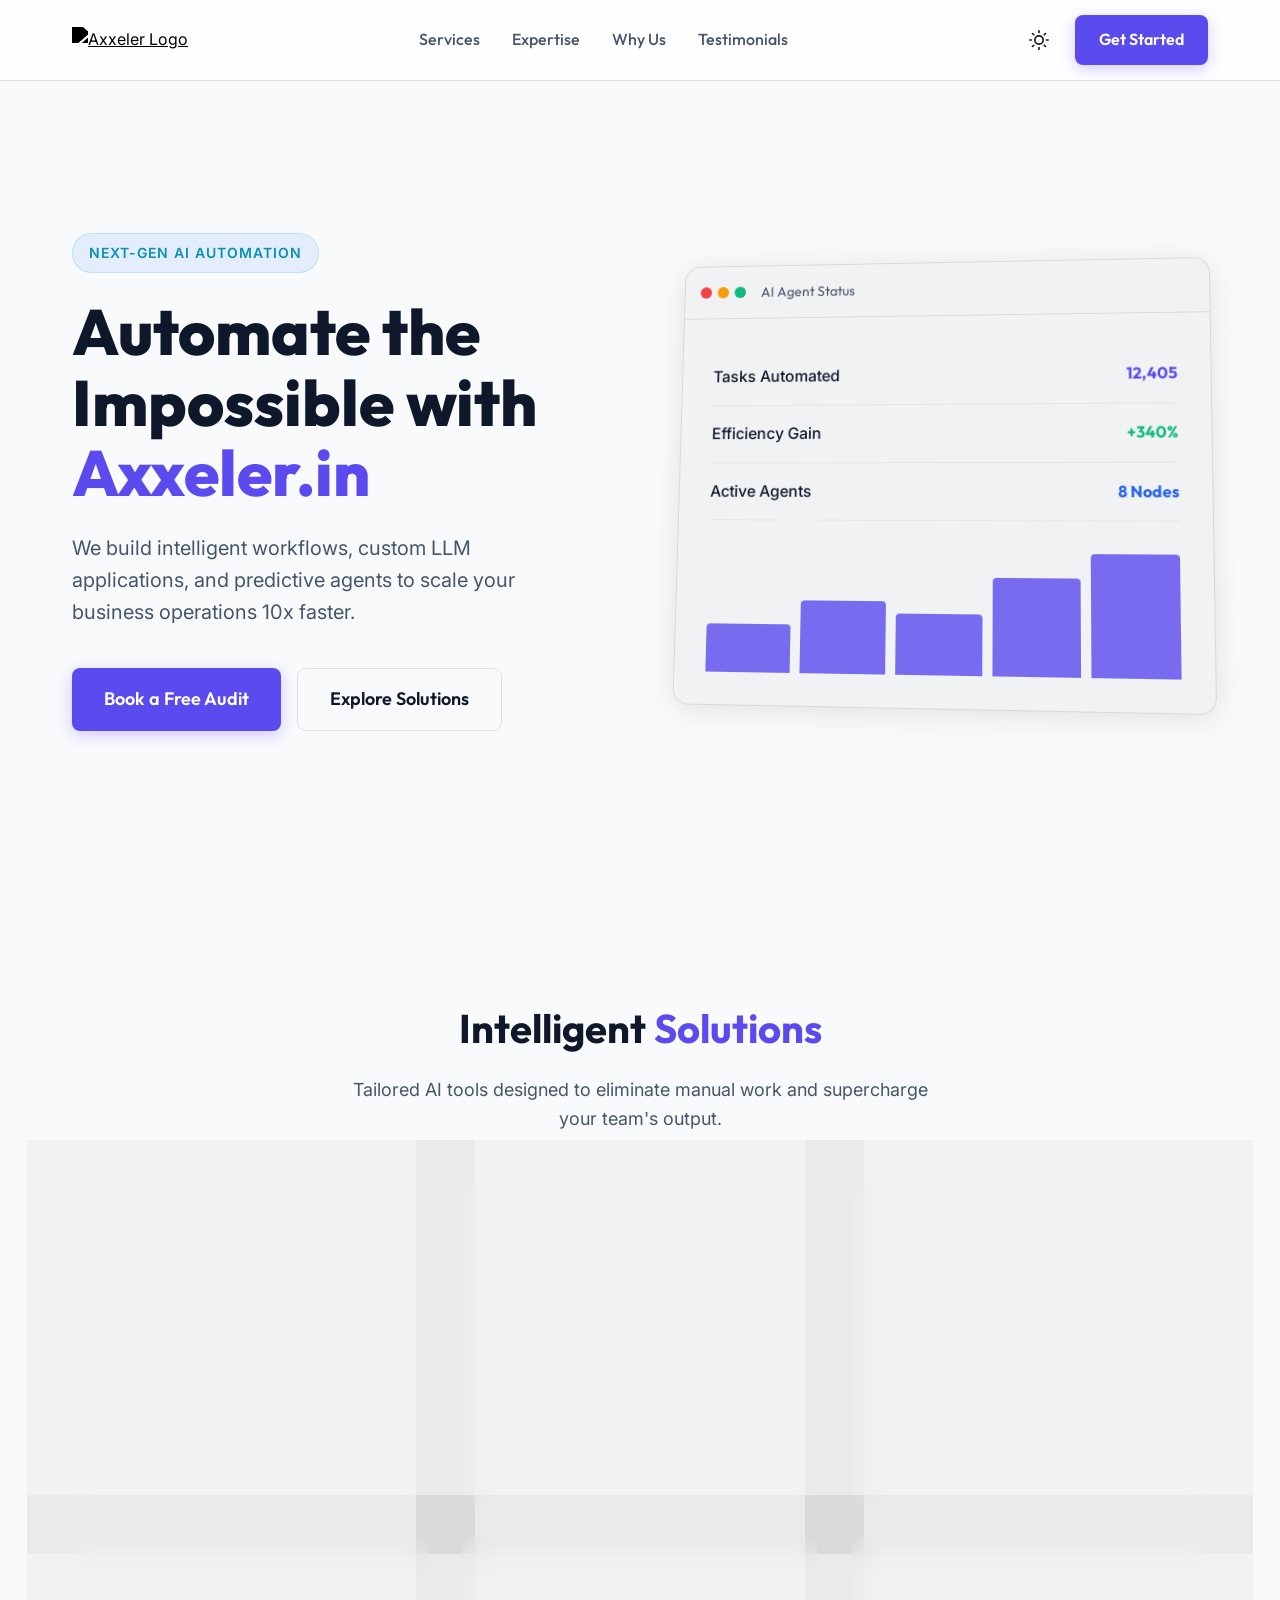
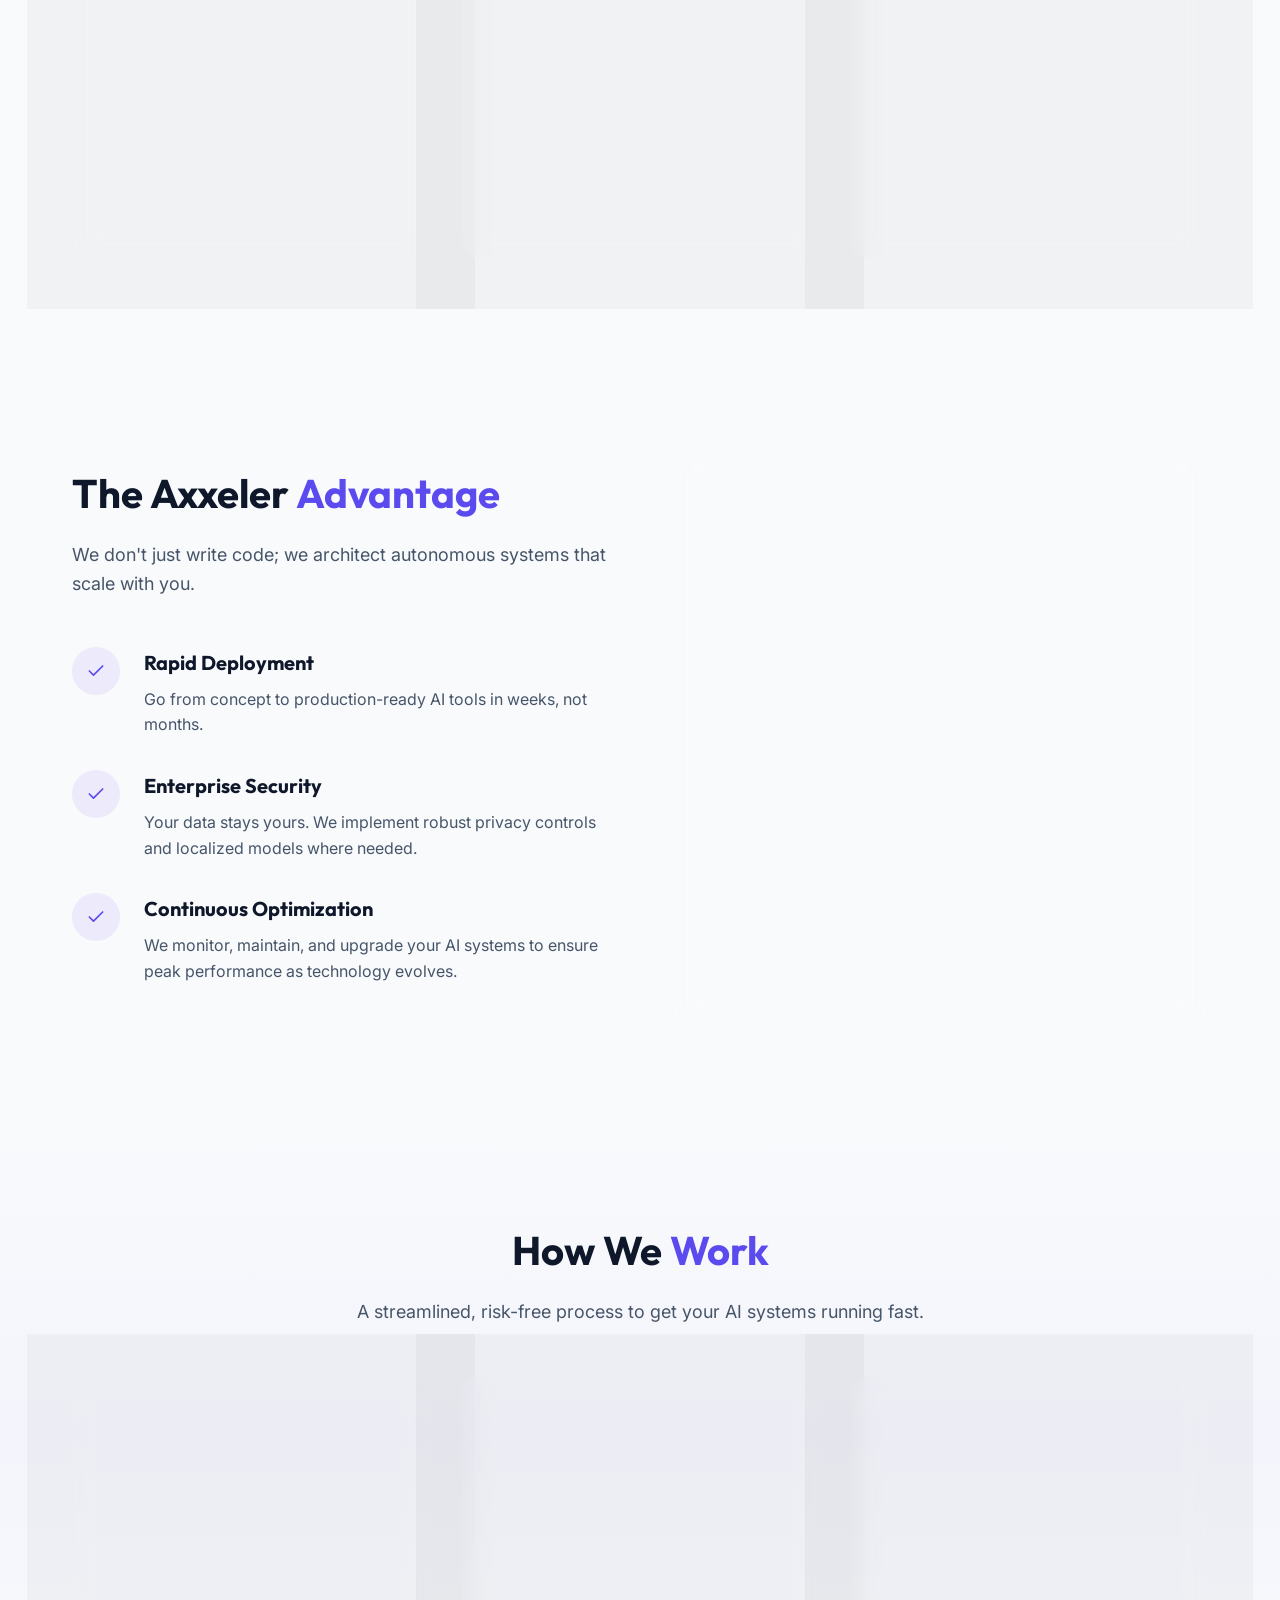
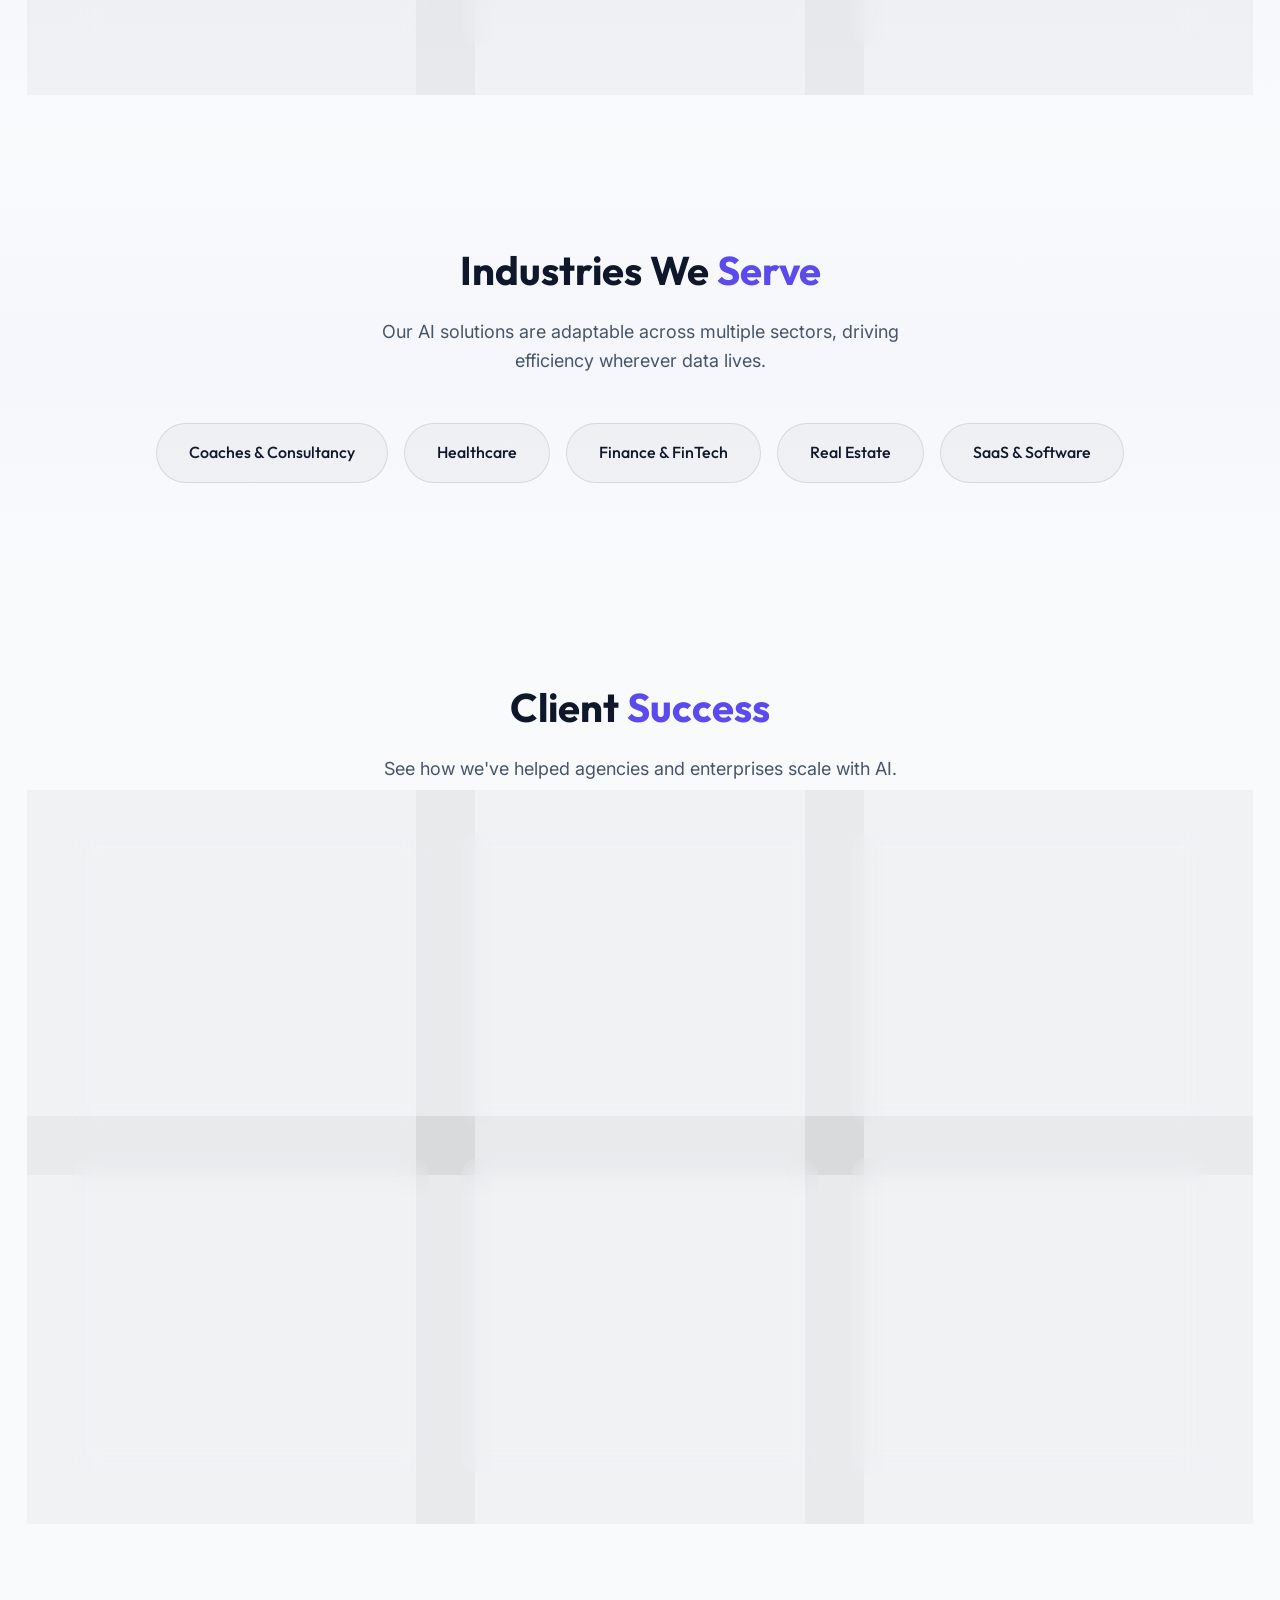
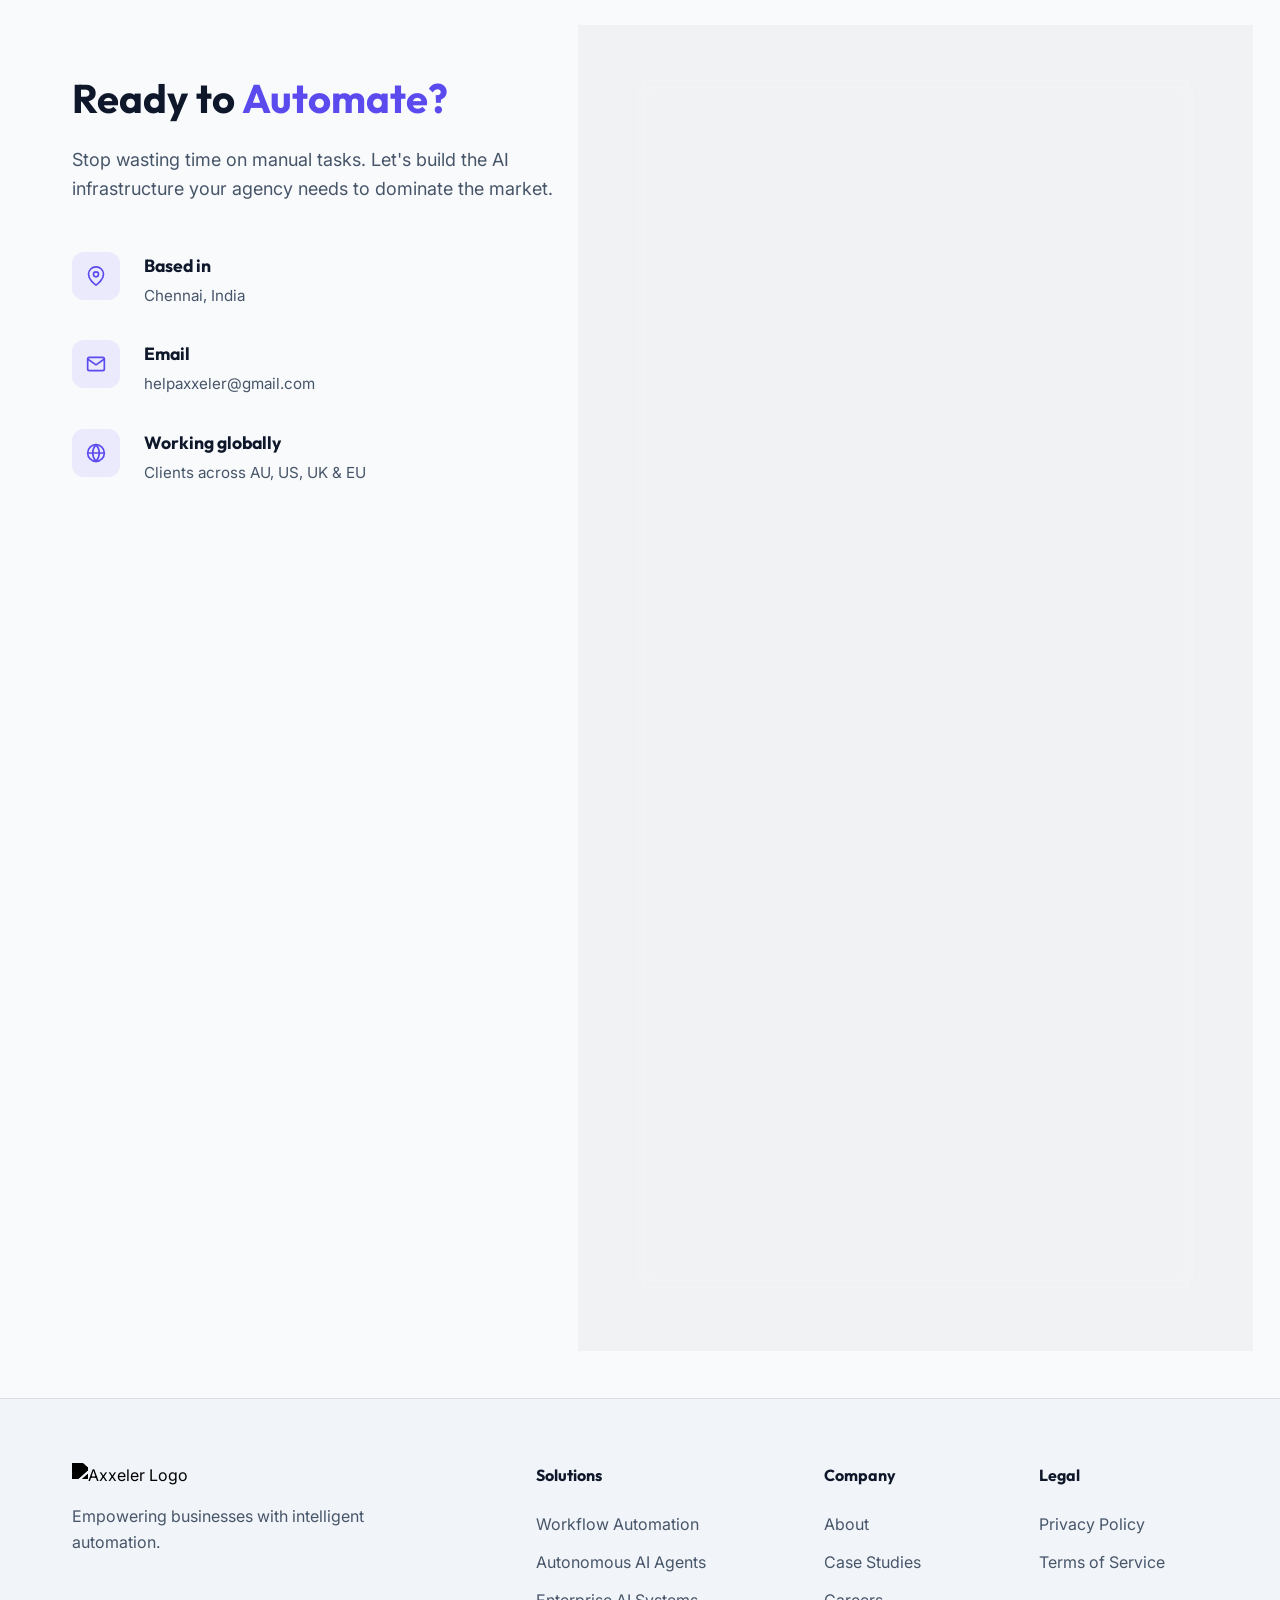
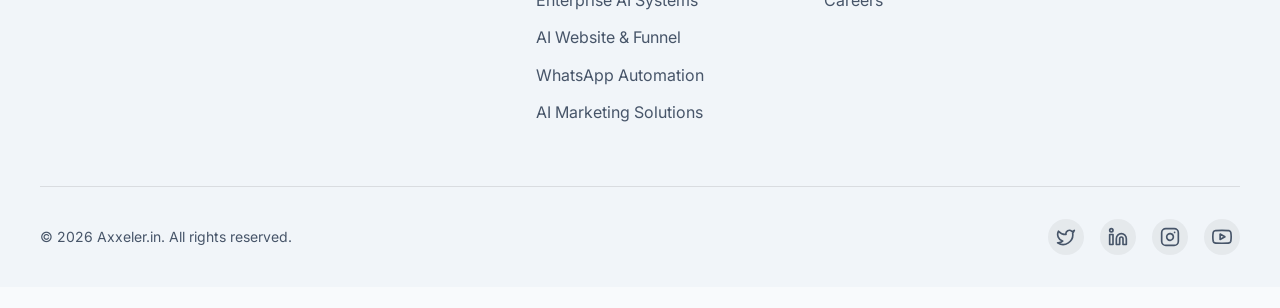
==== index.html @ 35d0d95b "Add files via upload" ====
<!DOCTYPE html>
<html lang="en">
<head>
    <meta charset="UTF-8">
    <meta name="viewport" content="width=device-width, initial-scale=1.0">
    <title>Axxeler | AI Automation Agency</title>
    <meta name="description" content="Axxeler is a premier AI Automation Agency helping businesses scale with intelligent workflows, custom chatbots, and predictive analytics.">
    
    <!-- Google Fonts -->
    <link rel="preconnect" href="https://fonts.googleapis.com">
    <link rel="preconnect" href="https://fonts.gstatic.com" crossorigin>
    <link href="https://fonts.googleapis.com/css2?family=Outfit:wght@300;400;500;600;700;800&family=Inter:wght@300;400;500;600&display=swap" rel="stylesheet">
    
    <link rel="stylesheet" href="style.css?v=2">
    
    <!-- Theme Script (placed here to prevent flash of unstyled content) -->
    <script>
        const savedTheme = localStorage.getItem('theme');
        const systemPrefersDark = window.matchMedia('(prefers-color-scheme: dark)').matches;
        if (savedTheme === 'light' || (!savedTheme && !systemPrefersDark)) {
            document.documentElement.setAttribute('data-theme', 'light');
        }
    </script>
</head>
<body>
    
    <!-- Navigation -->
    <header id="header">
        <div class="container nav-container">
            <a href="#" class="logo">
                <img src="Asset 2.png" alt="Axxeler Logo" id="nav-logo" class="logo-img">
            </a>
            
            <nav class="desktop-nav">
                <a href="#services">Services</a>
                <a href="#expertise">Expertise</a>
                <a href="#process">Why Us</a>
                <a href="#testimonials">Testimonials</a>
            </nav>
            
            <div class="header-right-actions" style="display: flex; align-items: center; gap: 1rem;">
                <div class="nav-actions" style="display: flex; align-items: center; gap: 1rem;">
                    <button id="theme-toggle" class="theme-toggle-btn" aria-label="Toggle Theme">
                        <svg class="sun-icon" xmlns="http://www.w3.org/2000/svg" width="20" height="20" viewBox="0 0 24 24" fill="none" stroke="currentColor" stroke-width="2" stroke-linecap="round" stroke-linejoin="round" style="display: none;"><circle cx="12" cy="12" r="5"></circle><line x1="12" y1="1" x2="12" y2="3"></line><line x1="12" y1="21" x2="12" y2="23"></line><line x1="4.22" y1="4.22" x2="5.64" y2="5.64"></line><line x1="18.36" y1="18.36" x2="19.78" y2="19.78"></line><line x1="1" y1="12" x2="3" y2="12"></line><line x1="21" y1="12" x2="23" y2="12"></line><line x1="4.22" y1="19.78" x2="5.64" y2="18.36"></line><line x1="18.36" y1="5.64" x2="19.78" y2="4.22"></line></svg>
                        <svg class="moon-icon" xmlns="http://www.w3.org/2000/svg" width="20" height="20" viewBox="0 0 24 24" fill="none" stroke="currentColor" stroke-width="2" stroke-linecap="round" stroke-linejoin="round"><path d="M21 12.79A9 9 0 1 1 11.21 3 7 7 0 0 0 21 12.79z"></path></svg>
                    </button>
                    <a href="#contact" class="btn btn-primary nav-cta">Get Started</a>
                </div>
                
                <button class="mobile-menu-btn" id="mobile-btn">
                    <span></span>
                    <span></span>
                    <span></span>
                </button>
            </div>
        </div>
        
        <!-- Mobile Nav -->
        <div class="mobile-nav" id="mobile-nav">
            <a href="#services" class="mobile-link">Services</a>
            <a href="#expertise" class="mobile-link">Expertise</a>
            <a href="#process" class="mobile-link">Why Us</a>
            <a href="#testimonials" class="mobile-link">Testimonials</a>
            <a href="#contact" class="btn btn-primary mobile-cta">Get Started</a>
        </div>
    </header>

    <main>
        <!-- Hero Section -->
        <section id="hero" class="hero">
            <div class="glow-orb orb-1"></div>
            <div class="glow-orb orb-2"></div>
            
            <div class="container hero-container">
                <div class="hero-content">
                    <div class="badge">Next-Gen AI Automation</div>
                    <h1 class="hero-title">Automate the Impossible with <span class="text-gradient">Axxeler.in</span></h1>
                    <p class="hero-subtitle">We build intelligent workflows, custom LLM applications, and predictive agents to scale your business operations 10x faster.</p>
                    <div class="hero-actions">
                        <a href="#contact" class="btn btn-primary btn-lg">Book a Free Audit</a>
                        <a href="#services" class="btn btn-secondary btn-lg">Explore Solutions</a>
                    </div>
                </div>
                <div class="hero-visual">
                    <div class="glass-panel main-dashboard">
                        <div class="panel-header">
                            <div class="dots">
                                <span></span><span></span><span></span>
                            </div>
                            <div class="panel-title">AI Agent Status</div>
                        </div>
                        <div class="panel-body">
                            <div class="stat-row">
                                <span>Tasks Automated</span>
                                <span class="stat-value text-gradient">12,405</span>
                            </div>
                            <div class="stat-row">
                                <span>Efficiency Gain</span>
                                <span class="stat-value text-green">+340%</span>
                            </div>
                            <div class="stat-row">
                                <span>Active Agents</span>
                                <span class="stat-value text-blue">8 Nodes</span>
                            </div>
                            
                            <div class="chart-mock">
                                <div class="bar" style="height: 40%"></div>
                                <div class="bar" style="height: 60%"></div>
                                <div class="bar" style="height: 50%"></div>
                                <div class="bar" style="height: 80%"></div>
                                <div class="bar" style="height: 100%"></div>
                            </div>
                        </div>
                    </div>
                </div>
            </div>
        </section>

        <!-- Services Section -->
        <section id="services" class="section services-section">
            <div class="container">
                <div class="section-header text-center">
                    <h2 class="section-title">Intelligent <span class="text-gradient">Solutions</span></h2>
                    <p class="section-desc">Tailored AI tools designed to eliminate manual work and supercharge your team's output.</p>
                </div>
                
                <div class="grid services-grid">
                    <!-- Service 1 -->
                    <div class="glass-card service-card">
                        <div class="service-icon">
                            <svg xmlns="http://www.w3.org/2000/svg" width="24" height="24" viewBox="0 0 24 24" fill="none" stroke="currentColor" stroke-width="2" stroke-linecap="round" stroke-linejoin="round"><path d="M12 2v20M17 5H9.5a3.5 3.5 0 0 0 0 7h5a3.5 3.5 0 0 1 0 7H6"/></svg>
                        </div>
                        <h3>Workflow Automation</h3>
                        <p>Connect your fragmented software stack. We build Zapier/Make integrations and custom scripts that move data seamlessly.</p>
                    </div>
                    
                    <!-- Service 2 -->
                    <div class="glass-card service-card">
                        <div class="service-icon">
                            <svg xmlns="http://www.w3.org/2000/svg" width="24" height="24" viewBox="0 0 24 24" fill="none" stroke="currentColor" stroke-width="2" stroke-linecap="round" stroke-linejoin="round"><path d="M21 15a2 2 0 0 1-2 2H7l-4 4V5a2 2 0 0 1 2-2h14a2 2 0 0 1 2 2z"/></svg>
                        </div>
                        <h3>Autonomous AI Agents</h3>
                        <p>Deploy intelligent agents that work 24/7 to execute complex tasks, manage customer inquiries, and perform research autonomously.</p>
                    </div>
                    
                    <!-- Service 3 -->
                    <div class="glass-card service-card">
                        <div class="service-icon">
                            <svg xmlns="http://www.w3.org/2000/svg" width="24" height="24" viewBox="0 0 24 24" fill="none" stroke="currentColor" stroke-width="2" stroke-linecap="round" stroke-linejoin="round"><path d="M3 3v18h18"/><path d="m19 9-5 5-4-4-3 3"/></svg>
                        </div>
                        <h3>Enterprise AI Systems</h3>
                        <p>End-to-end AI infrastructure tailored to your business needs, integrating custom LLMs seamlessly into your existing workflows.</p>
                    </div>

                    <!-- Service 4 -->
                    <div class="glass-card service-card">
                        <div class="service-icon">
                            <svg xmlns="http://www.w3.org/2000/svg" width="24" height="24" viewBox="0 0 24 24" fill="none" stroke="currentColor" stroke-width="2" stroke-linecap="round" stroke-linejoin="round"><rect x="2" y="3" width="20" height="14" rx="2" ry="2"></rect><line x1="8" y1="21" x2="16" y2="21"></line><line x1="12" y1="17" x2="12" y2="21"></line></svg>
                        </div>
                        <h3>AI Website & Funnel</h3>
                        <p>High-converting, intelligent websites and sales funnels designed to turn visitors into leads on autopilot.</p>
                    </div>

                    <!-- Service 5 -->
                    <div class="glass-card service-card">
                        <div class="service-icon">
                            <svg xmlns="http://www.w3.org/2000/svg" width="24" height="24" viewBox="0 0 24 24" fill="none" stroke="currentColor" stroke-width="2" stroke-linecap="round" stroke-linejoin="round"><path d="M22 16.92v3a2 2 0 0 1-2.18 2 19.79 19.79 0 0 1-8.63-3.07 19.5 19.5 0 0 1-6-6 19.79 19.79 0 0 1-3.07-8.67A2 2 0 0 1 4.11 2h3a2 2 0 0 1 2 1.72 12.84 12.84 0 0 0 .7 2.81 2 2 0 0 1-.45 2.11L8.09 9.91a16 16 0 0 0 6 6l1.27-1.27a2 2 0 0 1 2.11-.45 12.84 12.84 0 0 0 2.81.7A2 2 0 0 1 22 16.92z"></path></svg>
                        </div>
                        <h3>WhatsApp Automation</h3>
                        <p>Engage your customers where they are. We build intelligent WhatsApp flows for customer support, lead nurturing, and sales.</p>
                    </div>

                    <!-- Service 6 -->
                    <div class="glass-card service-card">
                        <div class="service-icon">
                            <svg xmlns="http://www.w3.org/2000/svg" width="24" height="24" viewBox="0 0 24 24" fill="none" stroke="currentColor" stroke-width="2" stroke-linecap="round" stroke-linejoin="round"><path d="M14 2H6a2 2 0 0 0-2 2v16a2 2 0 0 0 2 2h12a2 2 0 0 0 2-2V8z"></path><polyline points="14 2 14 8 20 8"></polyline><line x1="16" y1="13" x2="8" y2="13"></line><line x1="16" y1="17" x2="8" y2="17"></line><polyline points="10 9 9 9 8 9"></polyline></svg>
                        </div>
                        <h3>AI Marketing Solutions</h3>
                        <p>Supercharge your outreach with intelligent CRM integrations, automated lead nurturing, and instant auto-lead responses.</p>
                    </div>
                </div>
            </div>
        </section>

        <!-- Expertise / Features Section -->
        <section id="expertise" class="section expertise-section">
            <div class="container">
                <div class="expertise-layout">
                    <div class="expertise-content">
                        <h2 class="section-title">The Axxeler <span class="text-gradient">Advantage</span></h2>
                        <p class="section-desc">We don't just write code; we architect autonomous systems that scale with you.</p>
                        
                        <ul class="feature-list">
                            <li>
                                <div class="feature-icon">
                                    <svg xmlns="http://www.w3.org/2000/svg" width="20" height="20" viewBox="0 0 24 24" fill="none" stroke="currentColor" stroke-width="2" stroke-linecap="round" stroke-linejoin="round"><polyline points="20 6 9 17 4 12"></polyline></svg>
                                </div>
                                <div class="feature-text">
                                    <h4>Rapid Deployment</h4>
                                    <p>Go from concept to production-ready AI tools in weeks, not months.</p>
                                </div>
                            </li>
                            <li>
                                <div class="feature-icon">
                                    <svg xmlns="http://www.w3.org/2000/svg" width="20" height="20" viewBox="0 0 24 24" fill="none" stroke="currentColor" stroke-width="2" stroke-linecap="round" stroke-linejoin="round"><polyline points="20 6 9 17 4 12"></polyline></svg>
                                </div>
                                <div class="feature-text">
                                    <h4>Enterprise Security</h4>
                                    <p>Your data stays yours. We implement robust privacy controls and localized models where needed.</p>
                                </div>
                            </li>
                            <li>
                                <div class="feature-icon">
                                    <svg xmlns="http://www.w3.org/2000/svg" width="20" height="20" viewBox="0 0 24 24" fill="none" stroke="currentColor" stroke-width="2" stroke-linecap="round" stroke-linejoin="round"><polyline points="20 6 9 17 4 12"></polyline></svg>
                                </div>
                                <div class="feature-text">
                                    <h4>Continuous Optimization</h4>
                                    <p>We monitor, maintain, and upgrade your AI systems to ensure peak performance as technology evolves.</p>
                                </div>
                            </li>
                        </ul>
                    </div>
                    
                    <div class="expertise-visual">
                        <div class="code-window glass-panel">
                            <div class="panel-header">
                                <div class="dots"><span></span><span></span><span></span></div>
                                <div class="panel-title">agent.py</div>
                            </div>
                            <div class="panel-body code-content">
<pre><code><span class="keyword">import</span> AxxelerAI

<span class="comment"># Initialize autonomous agent</span>
agent = AxxelerAI.create_agent(
    role=<span class="string">"Customer Success"</span>,
    knowledge_base=<span class="string">"company_wiki.pdf"</span>
)

<span class="keyword">def</span> <span class="function">handle_request</span>(user_query):
    <span class="comment"># Analyze intent & fetch context</span>
    context = agent.retrieve(user_query)
    
    <span class="comment"># Generate perfect response</span>
    response = agent.generate(
        query=user_query,
        context=context
    )
    
    <span class="keyword">return</span> response
    
<span class="comment"># System online. Zero human intervention needed.</span></code></pre>
                            </div>
                        </div>
                    </div>
                </div>
            </div>
        </section>

        <!-- Process Section -->
        <section id="process" class="section process-section">
            <div class="container">
                <div class="section-header text-center fade-in">
                    <h2 class="section-title">How We <span class="text-gradient">Work</span></h2>
                    <p class="section-desc">A streamlined, risk-free process to get your AI systems running fast.</p>
                </div>
                
                <div class="process-grid">
                    <div class="process-card glass-card fade-in">
                        <div class="process-number">01</div>
                        <h3>Discovery & Audit</h3>
                        <p>We analyze your current tech stack and identify high-ROI bottlenecks that can be automated.</p>
                    </div>
                    
                    <div class="process-card glass-card fade-in" style="transition-delay: 0.1s;">
                        <div class="process-number">02</div>
                        <h3>Custom Architecture</h3>
                        <p>Our engineers design a secure, scalable AI solution tailored specifically to your company's workflows.</p>
                    </div>
                    
                    <div class="process-card glass-card fade-in" style="transition-delay: 0.2s;">
                        <div class="process-number">03</div>
                        <h3>Deployment & Training</h3>
                        <p>We deploy the systems, train your team, and provide ongoing optimization to ensure peak performance.</p>
                    </div>
                </div>
            </div>
        </section>

        <!-- Industries Section -->
        <section id="industries" class="section industries-section">
            <div class="container">
                <div class="section-header text-center fade-in">
                    <h2 class="section-title">Industries We <span class="text-gradient">Serve</span></h2>
                    <p class="section-desc">Our AI solutions are adaptable across multiple sectors, driving efficiency wherever data lives.</p>
                </div>
                
                <div class="industries-grid fade-in">
                    <div class="industry-pill">Coaches & Consultancy</div>
                    <div class="industry-pill">Healthcare</div>
                    <div class="industry-pill">Finance & FinTech</div>
                    <div class="industry-pill">Real Estate</div>
                    <div class="industry-pill">SaaS & Software</div>
                </div>
            </div>
        </section>

        <!-- Testimonials Section -->
        <section id="testimonials" class="section testimonials-section">
            <div class="container">
                <div class="section-header text-center fade-in">
                    <h2 class="section-title">Client <span class="text-gradient">Success</span></h2>
                    <p class="section-desc">See how we've helped agencies and enterprises scale with AI.</p>
                </div>
                
                <div class="testimonials-grid">
                    <div class="testimonial-card glass-card fade-in">
                        <p class="testimonial-quote">"Axxeler.in completely transformed our support workflow. The AI agents they deployed handle 85% of our tier-1 tickets flawlessly."</p>
                        <div class="testimonial-author">
                            <div class="author-avatar">S</div>
                            <div class="author-info">
                                <h4>Sarah Jenkins</h4>
                                <p>VP of Operations, TechFlow</p>
                            </div>
                        </div>
                    </div>
                    
                    <div class="testimonial-card glass-card fade-in" style="transition-delay: 0.1s;">
                        <p class="testimonial-quote">"We cut our data entry time by 90%. The custom AI system they built paid for itself in the first two months."</p>
                        <div class="testimonial-author">
                            <div class="author-avatar">M</div>
                            <div class="author-info">
                                <h4>Marcus Chen</h4>
                                <p>Founder, Elevate Logistics</p>
                            </div>
                        </div>
                    </div>
                    
                    <div class="testimonial-card glass-card fade-in" style="transition-delay: 0.2s;">
                        <p class="testimonial-quote">"The WhatsApp automation they implemented increased our lead conversion rate by 40%. Their team truly understands our market."</p>
                        <div class="testimonial-author">
                            <div class="author-avatar">A</div>
                            <div class="author-info">
                                <h4>Arvind Krishnan</h4>
                                <p>Director of Sales, Nexus Corp</p>
                            </div>
                        </div>
                    </div>

                    <div class="testimonial-card glass-card fade-in" style="transition-delay: 0.3s;">
                        <p class="testimonial-quote">"Axxeler didn't just build us a website; they built an entire autonomous lead engine. Exceptional service and incredible ROI."</p>
                        <div class="testimonial-author">
                            <div class="author-avatar">P</div>
                            <div class="author-info">
                                <h4>Priya Rajagopal</h4>
                                <p>Managing Partner, Vertex Consultants</p>
                            </div>
                        </div>
                    </div>

                    <div class="testimonial-card glass-card fade-in" style="transition-delay: 0.4s;">
                        <p class="testimonial-quote">"Axxeler's AI agents drastically improved our customer response times. Their team was professional, fast, and delivered beyond our expectations."</p>
                        <div class="testimonial-author">
                            <div class="author-avatar">D</div>
                            <div class="author-info">
                                <h4>David Chen</h4>
                                <p>CTO, CloudSync</p>
                            </div>
                        </div>
                    </div>

                    <div class="testimonial-card glass-card fade-in" style="transition-delay: 0.5s;">
                        <p class="testimonial-quote">"We were struggling with manual data processing until Axxeler stepped in. Their automated workflows have saved us hundreds of hours each month."</p>
                        <div class="testimonial-author">
                            <div class="author-avatar">E</div>
                            <div class="author-info">
                                <h4>Elena Rodriguez</h4>
                                <p>Operations Manager, FinTech Solutions</p>
                            </div>
                        </div>
                    </div>
                </div>
            </div>
        </section>

        <!-- CTA / Lead Form Section -->
        <section id="contact" class="section contact-section">
            <div class="container contact-container">
                <div class="contact-info">
                    <h2 class="section-title">Ready to <span class="text-gradient">Automate?</span></h2>
                    <p class="section-desc">Stop wasting time on manual tasks. Let's build the AI infrastructure your agency needs to dominate the market.</p>
                    
                    <div class="contact-details">
                        <div class="contact-item">
                            <div class="contact-icon">
                                <svg xmlns="http://www.w3.org/2000/svg" width="20" height="20" viewBox="0 0 24 24" fill="none" stroke="currentColor" stroke-width="2" stroke-linecap="round" stroke-linejoin="round"><path d="M21 10c0 7-9 13-9 13s-9-6-9-13a9 9 0 0 1 18 0z"></path><circle cx="12" cy="10" r="3"></circle></svg>
                            </div>
                            <div class="contact-text">
                                <h4>Based in</h4>
                                <p>Chennai, India</p>
                            </div>
                        </div>
                        
                        <div class="contact-item">
                            <div class="contact-icon">
                                <svg xmlns="http://www.w3.org/2000/svg" width="20" height="20" viewBox="0 0 24 24" fill="none" stroke="currentColor" stroke-width="2" stroke-linecap="round" stroke-linejoin="round"><path d="M4 4h16c1.1 0 2 .9 2 2v12c0 1.1-.9 2-2 2H4c-1.1 0-2-.9-2-2V6c0-1.1.9-2 2-2z"></path><polyline points="22,6 12,13 2,6"></polyline></svg>
                            </div>
                            <div class="contact-text">
                                <h4>Email</h4>
                                <p>helpaxxeler@gmail.com</p>
                            </div>
                        </div>
                        
                        <div class="contact-item">
                            <div class="contact-icon">
                                <svg xmlns="http://www.w3.org/2000/svg" width="20" height="20" viewBox="0 0 24 24" fill="none" stroke="currentColor" stroke-width="2" stroke-linecap="round" stroke-linejoin="round"><circle cx="12" cy="12" r="10"></circle><line x1="2" y1="12" x2="22" y2="12"></line><path d="M12 2a15.3 15.3 0 0 1 4 10 15.3 15.3 0 0 1-4 10 15.3 15.3 0 0 1-4-10 15.3 15.3 0 0 1 4-10z"></path></svg>
                            </div>
                            <div class="contact-text">
                                <h4>Working globally</h4>
                                <p>Clients across AU, US, UK & EU</p>
                            </div>
                        </div>
                    </div>
                </div>
                
                <div class="contact-form-wrapper glass-panel">
                    <form id="lead-form" class="lead-form" action="https://formspree.io/f/mvzlgnvz" method="POST">
                        <div class="form-group">
                            <label for="name">Full Name</label>
                            <input type="text" id="name" name="name" required placeholder="John Doe">
                        </div>
                        
                        <div class="form-group">
                            <label for="email">Work Email</label>
                            <input type="email" id="email" name="email" required placeholder="john@company.com">
                        </div>
                        
                        <div class="form-group">
                            <label for="company">Company Name</label>
                            <input type="text" id="company" name="company" placeholder="Acme Corp">
                        </div>
                        
                        <div class="form-group">
                            <label for="phone">Phone Number</label>
                            <input type="tel" id="phone" name="phone" placeholder="+1 (555) 000-0000">
                        </div>
                        
                        <div class="form-group">
                            <label for="company-size">Company Size</label>
                            <select id="company-size" name="company-size" required>
                                <option value="" disabled selected>Select size</option>
                                <option value="1-10">1-10 employees</option>
                                <option value="11-50">11-50 employees</option>
                                <option value="51-200">51-200 employees</option>
                                <option value="201+">201+ employees</option>
                            </select>
                        </div>
                        
                        <div class="form-group">
                            <label for="painpoint">What’s slowing your business growth right now?</label>
                            <select id="painpoint" name="painpoint" required>
                                <option value="" disabled selected>Select an option</option>
                                <option value="converting_leads">Converting Leads into Customers</option>
                                <option value="customer_conversations">Managing Customer Conversations</option>
                                <option value="manual_work">Too Much Manual Work</option>
                                <option value="disorganized_crm">Disorganized Systems / CRM</option>
                                <option value="scaling_ai">Scaling with Automation & AI</option>
                                <option value="not_sure">Not Sure (Need Expert Guidance)</option>
                            </select>
                        </div>
                        
                        <div class="form-group">
                            <label>Budget Range</label>
                            <div class="budget-options">
                                <label class="budget-option">
                                    <input type="radio" name="budget" value="15k-50k" required>
                                    <span>$15K - $50K</span>
                                </label>
                                <label class="budget-option">
                                    <input type="radio" name="budget" value="50k-150k">
                                    <span>$50K - $150K</span>
                                </label>
                                <label class="budget-option">
                                    <input type="radio" name="budget" value="150k-500k">
                                    <span>$150K - $500K</span>
                                </label>
                                <label class="budget-option">
                                    <input type="radio" name="budget" value="not-sure">
                                    <span>Not Sure Yet</span>
                                </label>
                            </div>
                        </div>
                        
                        <div class="form-group">
                            <label for="details">Project Details / Additional Info</label>
                            <textarea id="details" name="details" rows="4" placeholder="Tell us more about your current process and goals..." style="width: 100%; padding: 1rem; resize: vertical;"></textarea>
                        </div>
                        
                        <button type="submit" class="btn btn-primary btn-submit" id="submit-btn">
                            Request AI Audit
                            <svg xmlns="http://www.w3.org/2000/svg" width="16" height="16" viewBox="0 0 24 24" fill="none" stroke="currentColor" stroke-width="2" stroke-linecap="round" stroke-linejoin="round"><line x1="5" y1="12" x2="19" y2="12"></line><polyline points="12 5 19 12 12 19"></polyline></svg>
                        </button>
                        
                        <div class="form-status" id="form-status"></div>
                    </form>
                </div>
            </div>
        </section>
    </main>

    <!-- Footer -->
    <footer class="footer">
        <div class="container footer-container">
            <div class="footer-brand">
                <img src="Asset 2.png" alt="Axxeler Logo" class="footer-logo logo-img">
                <p>Empowering businesses with intelligent automation.</p>
            </div>
            
            <div class="footer-links">
                <div class="link-group">
                    <h4>Solutions</h4>
                    <a href="#services">Workflow Automation</a>
                    <a href="#services">Autonomous AI Agents</a>
                    <a href="#services">Enterprise AI Systems</a>
                    <a href="#services">AI Website & Funnel</a>
                    <a href="#services">WhatsApp Automation</a>
                    <a href="#services">AI Marketing Solutions</a>
                </div>
                <div class="link-group">
                    <h4>Company</h4>
                    <a href="#">About</a>
                    <a href="#">Case Studies</a>
                    <a href="#">Careers</a>
                </div>
                <div class="link-group">
                    <h4>Legal</h4>
                    <a href="#">Privacy Policy</a>
                    <a href="#">Terms of Service</a>
                </div>
            </div>
        </div>
        <div class="footer-bottom container">
            <p>&copy; <span id="year"></span> Axxeler.in. All rights reserved.</p>
            <div class="social-links">
                <a href="#" aria-label="Twitter">
                    <svg xmlns="http://www.w3.org/2000/svg" width="20" height="20" viewBox="0 0 24 24" fill="none" stroke="currentColor" stroke-width="2" stroke-linecap="round" stroke-linejoin="round"><path d="M22 4s-.7 2.1-2 3.4c1.6 10-9.4 17.3-18 11.6 2.2.1 4.4-.6 6-2C3 15.5.5 9.6 3 5c2.2 2.6 5.6 4.1 9 4-.9-4.2 4-6.6 7-3.8 1.1 0 3-1.2 3-1.2z"></path></svg>
                </a>
                <a href="https://www.linkedin.com/company/axxeler/" aria-label="LinkedIn" target="_blank" rel="noopener noreferrer">
                    <svg xmlns="http://www.w3.org/2000/svg" width="20" height="20" viewBox="0 0 24 24" fill="none" stroke="currentColor" stroke-width="2" stroke-linecap="round" stroke-linejoin="round"><path d="M16 8a6 6 0 0 1 6 6v7h-4v-7a2 2 0 0 0-2-2 2 2 0 0 0-2 2v7h-4v-7a6 6 0 0 1 6-6z"></path><rect x="2" y="9" width="4" height="12"></rect><circle cx="4" cy="4" r="2"></circle></svg>
                </a>
                <a href="https://www.instagram.com/axxeler.in/" aria-label="Instagram" target="_blank" rel="noopener noreferrer">
                    <svg xmlns="http://www.w3.org/2000/svg" width="20" height="20" viewBox="0 0 24 24" fill="none" stroke="currentColor" stroke-width="2" stroke-linecap="round" stroke-linejoin="round"><rect x="2" y="2" width="20" height="20" rx="5" ry="5"></rect><path d="M16 11.37A4 4 0 1 1 12.63 8 4 4 0 0 1 16 11.37z"></path><line x1="17.5" y1="6.5" x2="17.51" y2="6.5"></line></svg>
                </a>
                <a href="https://www.youtube.com/@axxeler" aria-label="YouTube" target="_blank" rel="noopener noreferrer">
                    <svg xmlns="http://www.w3.org/2000/svg" width="20" height="20" viewBox="0 0 24 24" fill="none" stroke="currentColor" stroke-width="2" stroke-linecap="round" stroke-linejoin="round"><path d="M22.54 6.42a2.78 2.78 0 0 0-1.94-2C18.88 4 12 4 12 4s-6.88 0-8.6.46a2.78 2.78 0 0 0-1.94 2A29 29 0 0 0 1 11.75a29 29 0 0 0 .46 5.33 2.78 2.78 0 0 0 1.94 2c1.72.46 8.6.46 8.6.46s6.88 0 8.6-.46a2.78 2.78 0 0 0 1.94-2 29 29 0 0 0 .46-5.33 29 29 0 0 0-.46-5.33z"></path><polygon points="9.75 15.02 15.5 11.75 9.75 8.48 9.75 15.02"></polygon></svg>
                </a>
            </div>
        </div>
    </footer>

    <script src="script.js?v=2"></script>
</body>
</html>
---- style.css ----
/* --- Variables & Setup --- */
:root {
    /* Color Palette - Modern AI Aesthetic */
    --bg-dark: #0a0b10;
    --bg-card: rgba(255, 255, 255, 0.03);
    --bg-card-hover: rgba(255, 255, 255, 0.06);
    --border-glass: rgba(255, 255, 255, 0.1);
    
    --primary-blue: #3b82f6;
    --primary-purple: #6A5BFF;
    --primary-cyan: #06b6d4;
    
    --text-main: #f8fafc;
    --text-muted: #94a3b8;
    
    --font-heading: 'Outfit', sans-serif;
    --font-body: 'Inter', sans-serif;
    
    --transition: all 0.3s cubic-bezier(0.4, 0, 0.2, 1);
    
    --header-bg: rgba(10, 11, 16, 0.8);
    --header-scrolled-bg: rgba(10, 11, 16, 0.95);
    --header-scrolled-shadow: rgba(0, 0, 0, 0.3);
    --orb-gradient-end: rgba(10, 11, 16, 0);
    --code-bg: #0d1117;
    --input-bg: rgba(0, 0, 0, 0.2);
    --input-bg-focus: rgba(0, 0, 0, 0.4);
    --footer-bg: #050608;
    --social-bg: rgba(255, 255, 255, 0.05);
    --stat-row-border: rgba(255,255,255,0.05);
    --logo-filter: brightness(0) invert(1);
}

[data-theme="light"] {
    --bg-dark: #f8fafc;
    --bg-card: rgba(0, 0, 0, 0.03);
    --bg-card-hover: rgba(0, 0, 0, 0.06);
    --border-glass: rgba(0, 0, 0, 0.1);
    
    --primary-blue: #2563eb;
    --primary-purple: #5b4aee;
    --primary-cyan: #0891b2;
    
    --text-main: #0f172a;
    --text-muted: #475569;

    --header-bg: rgba(255, 255, 255, 0.8);
    --header-scrolled-bg: rgba(255, 255, 255, 0.95);
    --header-scrolled-shadow: rgba(0, 0, 0, 0.1);
    --orb-gradient-end: rgba(255, 255, 255, 0);
    --code-bg: #e2e8f0;
    --input-bg: rgba(0, 0, 0, 0.05);
    --input-bg-focus: rgba(0, 0, 0, 0.1);
    --footer-bg: #f1f5f9;
    --social-bg: rgba(0, 0, 0, 0.05);
    --stat-row-border: rgba(0,0,0,0.05);
    --logo-filter: brightness(0);
}

* {
    margin: 0;
    padding: 0;
    box-sizing: border-box;
}

html {
    scroll-behavior: smooth;
    scroll-padding-top: 80px;
}

body {
    font-family: var(--font-body);
    background-color: var(--bg-dark);
    color: var(--text-main);
    line-height: 1.6;
    overflow-x: hidden;
}

/* --- Utilities --- */
.container {
    max-width: 1200px;
    margin: 0 auto;
    padding: 0 2rem;
}

.text-gradient {
    color: var(--primary-purple);
}

.text-green { color: #10b981; }
.text-blue { color: var(--primary-blue); }

.glass-panel, .glass-card {
    background: var(--bg-card);
    backdrop-filter: blur(12px);
    -webkit-backdrop-filter: blur(12px);
    border: 1px solid var(--border-glass);
    border-radius: 16px;
    box-shadow: 0 4px 30px rgba(0, 0, 0, 0.1);
}

.section {
    padding: 6rem 0;
}

.section-title {
    font-family: var(--font-heading);
    font-size: 2.5rem;
    font-weight: 700;
    margin-bottom: 1rem;
}

.section-desc {
    color: var(--text-muted);
    font-size: 1.125rem;
    max-width: 600px;
    margin-bottom: 3rem;
}

.text-center {
    text-align: center;
    margin-inline: auto;
}
.text-center .section-desc {
    margin-inline: auto;
}

/* --- Buttons --- */
.btn {
    display: inline-flex;
    align-items: center;
    justify-content: center;
    gap: 0.5rem;
    padding: 0.75rem 1.5rem;
    border-radius: 8px;
    font-family: var(--font-heading);
    font-weight: 600;
    font-size: 1rem;
    text-decoration: none;
    cursor: pointer;
    transition: var(--transition);
    border: none;
}

.btn-lg {
    padding: 1rem 2rem;
    font-size: 1.125rem;
}

.btn-primary {
    background: var(--primary-purple);
    color: white;
    box-shadow: 0 4px 15px rgba(106, 91, 255, 0.3);
}

.btn-primary:hover {
    box-shadow: 0 6px 20px rgba(106, 91, 255, 0.5);
    transform: translateY(-2px);
}

.btn-secondary {
    background: transparent;
    color: var(--text-main);
    border: 1px solid var(--border-glass);
}

.btn-secondary:hover {
    background: var(--bg-card-hover);
    border-color: rgba(255, 255, 255, 0.3);
}

/* --- Header & Nav --- */
header {
    position: fixed;
    top: 0;
    left: 0;
    width: 100%;
    z-index: 1000;
    background: var(--header-bg);
    backdrop-filter: blur(16px);
    -webkit-backdrop-filter: blur(16px);
    border-bottom: 1px solid var(--border-glass);
    transition: var(--transition);
}

header.scrolled {
    background: var(--header-scrolled-bg);
    box-shadow: 0 4px 30px var(--header-scrolled-shadow);
}

.nav-container {
    display: flex;
    justify-content: space-between;
    align-items: center;
    height: 80px;
}

.logo-img {
    height: 40px;
    object-fit: contain;
    filter: var(--logo-filter);
    transition: var(--transition);
}

.desktop-nav {
    display: flex;
    gap: 2rem;
}

.desktop-nav a {
    color: var(--text-muted);
    text-decoration: none;
    font-family: var(--font-heading);
    font-weight: 500;
    transition: var(--transition);
}

.desktop-nav a:hover {
    color: var(--text-main);
}

/* Theme Toggle Button */
.theme-toggle-btn {
    background: transparent;
    border: none;
    color: var(--text-main);
    cursor: pointer;
    display: flex;
    align-items: center;
    justify-content: center;
    width: 40px;
    height: 40px;
    border-radius: 50%;
    transition: var(--transition);
}

.theme-toggle-btn:hover {
    background: var(--bg-card-hover);
}

.theme-toggle-btn svg {
    transition: var(--transition);
}

/* Mobile Menu Button */
.mobile-menu-btn {
    display: none;
    flex-direction: column;
    justify-content: space-between;
    width: 30px;
    height: 21px;
    background: transparent;
    border: none;
    cursor: pointer;
    z-index: 1001;
}

.mobile-menu-btn span {
    width: 100%;
    height: 3px;
    background-color: var(--text-main);
    border-radius: 3px;
    transition: var(--transition);
}

/* Mobile Nav Overlay */
.mobile-nav {
    position: fixed;
    top: 80px;
    left: 0;
    width: 100%;
    height: 0;
    background: var(--bg-dark);
    display: flex;
    flex-direction: column;
    align-items: center;
    justify-content: center;
    gap: 2rem;
    overflow: hidden;
    transition: height 0.4s ease;
    border-bottom: 1px solid var(--border-glass);
}

.mobile-nav.active {
    height: calc(100vh - 80px);
}

.mobile-nav a {
    font-size: 1.5rem;
    color: var(--text-main);
    text-decoration: none;
    font-family: var(--font-heading);
    opacity: 0;
    transform: translateY(20px);
    transition: var(--transition);
}

.mobile-nav.active a {
    opacity: 1;
    transform: translateY(0);
}

.mobile-nav.active a:nth-child(1) { transition-delay: 0.1s; }
.mobile-nav.active a:nth-child(2) { transition-delay: 0.2s; }
.mobile-nav.active a:nth-child(3) { transition-delay: 0.3s; }
.mobile-nav.active a:nth-child(4) { transition-delay: 0.4s; }


/* --- Hero Section --- */
.hero {
    position: relative;
    padding: 12rem 0 8rem 0;
    min-height: 100vh;
    display: flex;
    align-items: center;
    overflow: hidden;
}

/* Background Glowing Orbs */
.glow-orb {
    display: none;
}

.orb-1 {
    top: 10%;
    left: -10%;
    width: 50vw;
    height: 50vw;
    background: radial-gradient(circle, rgba(59,130,246,0.3) 0%, var(--orb-gradient-end) 70%);
}

.orb-2 {
    bottom: -10%;
    right: -10%;
    width: 60vw;
    height: 60vw;
    background: radial-gradient(circle, rgba(139,92,246,0.25) 0%, var(--orb-gradient-end) 70%);
    animation-delay: -5s;
}

@keyframes float {
    0% { transform: translate(0, 0); }
    100% { transform: translate(50px, 50px); }
}

.hero-container {
    display: grid;
    grid-template-columns: 1fr 1fr;
    gap: 4rem;
    align-items: center;
}

.badge {
    display: inline-block;
    padding: 0.5rem 1rem;
    background: rgba(59, 130, 246, 0.1);
    color: var(--primary-cyan);
    border: 1px solid rgba(6, 182, 212, 0.2);
    border-radius: 20px;
    font-size: 0.875rem;
    font-weight: 600;
    margin-bottom: 1.5rem;
    text-transform: uppercase;
    letter-spacing: 1px;
}

.hero-title {
    font-family: var(--font-heading);
    font-size: 4rem;
    font-weight: 800;
    line-height: 1.1;
    margin-bottom: 1.5rem;
}

.hero-subtitle {
    font-size: 1.25rem;
    color: var(--text-muted);
    margin-bottom: 2.5rem;
    max-width: 90%;
}

.hero-actions {
    display: flex;
    gap: 1rem;
}

/* Hero Visual mock */
.main-dashboard {
    width: 100%;
    transform: perspective(1000px) rotateY(-5deg) rotateX(5deg);
    transition: transform 0.5s ease;
}

.main-dashboard:hover {
    transform: perspective(1000px) rotateY(0deg) rotateX(0deg);
}

.panel-header {
    padding: 1rem;
    border-bottom: 1px solid var(--border-glass);
    display: flex;
    align-items: center;
    gap: 1rem;
}

.dots {
    display: flex;
    gap: 6px;
}
.dots span {
    width: 12px;
    height: 12px;
    border-radius: 50%;
    background: var(--border-glass);
}
.dots span:nth-child(1) { background: #ef4444; }
.dots span:nth-child(2) { background: #f59e0b; }
.dots span:nth-child(3) { background: #10b981; }

.panel-title {
    font-size: 0.875rem;
    color: var(--text-muted);
    font-family: var(--font-heading);
}

.panel-body {
    padding: 2rem;
}

.stat-row {
    display: flex;
    justify-content: space-between;
    padding: 1rem 0;
    border-bottom: 1px solid var(--stat-row-border);
    font-weight: 500;
}

.stat-value {
    font-family: var(--font-heading);
    font-weight: 700;
}

.chart-mock {
    display: flex;
    align-items: flex-end;
    gap: 10px;
    height: 120px;
    margin-top: 2rem;
}

.bar {
    flex: 1;
    background: var(--primary-purple);
    border-radius: 4px 4px 0 0;
    opacity: 0.8;
    transition: height 1s ease-out;
}

/* --- Services Section --- */
.services-grid {
    display: grid;
    grid-template-columns: repeat(auto-fit, minmax(300px, 1fr));
    gap: 2rem;
}

.service-card {
    padding: 2.5rem;
    transition: var(--transition);
}

.service-card:hover {
    transform: translateY(-10px);
    background: var(--bg-card-hover);
    border-color: rgba(139, 92, 246, 0.3);
}

.service-icon {
    width: 60px;
    height: 60px;
    border-radius: 12px;
    background: rgba(59, 130, 246, 0.1);
    color: var(--primary-cyan);
    display: flex;
    align-items: center;
    justify-content: center;
    margin-bottom: 1.5rem;
}

.service-card h3 {
    font-family: var(--font-heading);
    font-size: 1.5rem;
    margin-bottom: 1rem;
}

.service-card p {
    color: var(--text-muted);
}

/* --- Expertise Section --- */
.expertise-layout {
    display: grid;
    grid-template-columns: 1fr 1fr;
    gap: 4rem;
    align-items: center;
}

.feature-list {
    list-style: none;
    margin-top: 2rem;
}

.feature-list li {
    display: flex;
    gap: 1.5rem;
    margin-bottom: 2rem;
}

.feature-icon {
    flex-shrink: 0;
    width: 48px;
    height: 48px;
    border-radius: 50%;
    background: rgba(139, 92, 246, 0.1);
    color: var(--primary-purple);
    display: flex;
    align-items: center;
    justify-content: center;
}

.feature-text h4 {
    font-family: var(--font-heading);
    font-size: 1.25rem;
    margin-bottom: 0.5rem;
}

.feature-text p {
    color: var(--text-muted);
}

/* --- Process Section --- */
.process-section {
    background: linear-gradient(to bottom, var(--bg-dark), rgba(106, 91, 255, 0.03), var(--bg-dark));
}

.process-grid {
    display: grid;
    grid-template-columns: repeat(auto-fit, minmax(250px, 1fr));
    gap: 2rem;
    position: relative;
    margin-top: 3rem;
}

.process-card {
    padding: 2rem;
    text-align: center;
    position: relative;
    z-index: 1;
}

.process-number {
    font-family: var(--font-heading);
    font-size: 4rem;
    font-weight: 800;
    color: rgba(106, 91, 255, 0.15);
    line-height: 1;
    margin-bottom: -1rem;
    position: relative;
    z-index: -1;
}

.process-card h3 {
    font-family: var(--font-heading);
    font-size: 1.5rem;
    margin-bottom: 1rem;
    color: var(--primary-purple);
}

.process-card p {
    color: var(--text-muted);
}

/* Code block mock */
.code-content {
    background: var(--code-bg);
    border-radius: 0 0 16px 16px;
    overflow-x: auto;
}

pre {
    font-family: 'Courier New', Courier, monospace;
    font-size: 0.9rem;
    line-height: 1.5;
}

.keyword { color: #ff7b72; }
.string { color: #a5d6ff; }
.comment { color: #8b949e; }
.function { color: #d2a8ff; }


/* --- Contact Section --- */
.contact-container {
    display: grid;
    grid-template-columns: 1fr 1.2fr;
    gap: 4rem;
}

.contact-details {
    margin-top: 3rem;
}

.contact-item {
    display: flex;
    align-items: flex-start;
    gap: 1.5rem;
    margin-bottom: 2rem;
}

.contact-icon {
    flex-shrink: 0;
    width: 48px;
    height: 48px;
    border-radius: 12px;
    background: rgba(106, 91, 255, 0.1);
    display: flex;
    align-items: center;
    justify-content: center;
}

.contact-icon svg {
    color: var(--primary-purple);
}

.contact-text h4 {
    font-family: var(--font-heading);
    font-size: 1.1rem;
    color: var(--text-main);
    margin-bottom: 0.25rem;
}

.contact-text p {
    color: var(--text-muted);
    font-size: 0.95rem;
}

.contact-form-wrapper {
    padding: 3rem;
}

.form-group {
    margin-bottom: 1.5rem;
}

.form-group label {
    display: block;
    margin-bottom: 0.5rem;
    font-weight: 500;
    color: var(--text-main);
}

.form-group input,
.form-group select,
.form-group textarea {
    width: 100%;
    padding: 1rem;
    background: var(--input-bg);
    border: 1px solid var(--border-glass);
    border-radius: 8px;
    color: var(--text-main);
    font-family: var(--font-body);
    font-size: 1rem;
    transition: var(--transition);
}

.form-group input:focus,
.form-group select:focus,
.form-group textarea:focus {
    outline: none;
    border-color: var(--primary-blue);
    background: var(--input-bg-focus);
}

.form-group select option {
    background: var(--bg-dark);
    color: var(--text-main);
}

.budget-options {
    display: grid;
    grid-template-columns: 1fr 1fr;
    gap: 1rem;
    margin-top: 0.5rem;
}

.budget-option {
    cursor: pointer;
    display: block;
}

.budget-option input {
    display: none;
}

.budget-option span {
    display: flex;
    align-items: center;
    justify-content: center;
    padding: 1rem;
    background: var(--input-bg);
    border: 1px solid var(--border-glass);
    border-radius: 8px;
    color: var(--text-main);
    font-family: var(--font-body);
    font-size: 1rem;
    transition: var(--transition);
    text-align: center;
}

.budget-option:hover span {
    background: var(--input-bg-focus);
    border-color: rgba(255, 255, 255, 0.2);
}

.budget-option input:checked + span {
    background: var(--primary-purple);
    border-color: var(--primary-purple);
    color: white;
}

.btn-submit {
    width: 100%;
    margin-top: 1rem;
}

.form-status {
    margin-top: 1rem;
    text-align: center;
    font-weight: 500;
}

.form-status.success {
    color: #10b981;
}

/* --- Footer --- */
.footer {
    border-top: 1px solid var(--border-glass);
    padding-top: 4rem;
    background: var(--footer-bg);
}

.footer-container {
    display: grid;
    grid-template-columns: 1fr 2fr;
    gap: 4rem;
    margin-bottom: 3rem;
}

.footer-brand p {
    color: var(--text-muted);
    margin-top: 1rem;
    max-width: 300px;
}

.footer-logo {
    height: 32px;
}

.footer-links {
    display: flex;
    justify-content: space-around;
    flex-wrap: wrap;
    gap: 2rem;
}

.link-group h4 {
    font-family: var(--font-heading);
    margin-bottom: 1.5rem;
}

.link-group a {
    display: block;
    color: var(--text-muted);
    text-decoration: none;
    margin-bottom: 0.75rem;
    transition: var(--transition);
}

.link-group a:hover {
    color: var(--primary-blue);
}

.footer-bottom {
    text-align: center;
    padding: 2rem 0;
    border-top: 1px solid var(--border-glass);
    color: var(--text-muted);
    font-size: 0.875rem;
    display: flex;
    justify-content: space-between;
    align-items: center;
}

.social-links {
    display: flex;
    gap: 1rem;
}

.social-links a {
    color: var(--text-muted);
    transition: var(--transition);
    display: flex;
    align-items: center;
    justify-content: center;
    width: 36px;
    height: 36px;
    border-radius: 50%;
    background: var(--social-bg);
}

.social-links a:hover {
    color: white;
    background: var(--primary-purple);
    transform: translateY(-2px);
}

/* --- Animations --- */
.fade-in {
    opacity: 0;
    transform: translateY(30px);
    transition: opacity 0.8s ease-out, transform 0.8s ease-out;
}

.fade-in.visible {
    opacity: 1;
    transform: translateY(0);
}

/* --- Testimonials Section --- */
.testimonials-section {
    background: var(--bg-dark);
}

.testimonials-grid {
    display: grid;
    grid-template-columns: repeat(auto-fit, minmax(300px, 1fr));
    gap: 2rem;
    margin-top: 3rem;
}

.testimonial-card {
    padding: 2rem;
    display: flex;
    flex-direction: column;
    justify-content: space-between;
    border-left: 4px solid var(--primary-purple);
}

.testimonial-quote {
    font-size: 1.125rem;
    font-style: italic;
    color: var(--text-main);
    margin-bottom: 2rem;
}

.testimonial-author {
    display: flex;
    align-items: center;
    gap: 1rem;
}

.author-avatar {
    width: 50px;
    height: 50px;
    border-radius: 50%;
    background: rgba(106, 91, 255, 0.2);
    display: flex;
    align-items: center;
    justify-content: center;
    font-family: var(--font-heading);
    font-weight: 700;
    color: var(--primary-purple);
}

.author-info h4 {
    font-family: var(--font-heading);
    margin-bottom: 0.25rem;
}

.author-info p {
    color: var(--text-muted);
    font-size: 0.875rem;
}

/* --- Industries Section --- */
.industries-section {
    background: linear-gradient(to top, var(--bg-dark), rgba(106, 91, 255, 0.02), var(--bg-dark));
}

.industries-grid {
    display: flex;
    flex-wrap: wrap;
    justify-content: center;
    gap: 1rem;
    margin-top: 3rem;
}

.industry-pill {
    padding: 1rem 2rem;
    background: var(--bg-card);
    border: 1px solid var(--border-glass);
    border-radius: 50px;
    font-family: var(--font-heading);
    font-weight: 500;
    color: var(--text-main);
    transition: var(--transition);
}

.industry-pill:hover {
    background: var(--primary-purple);
    border-color: var(--primary-purple);
    transform: translateY(-2px);
}

/* --- Responsive --- */
@media (max-width: 992px) {
    .hero-title { font-size: 3rem; }
    .hero-container, .expertise-layout, .contact-container {
        grid-template-columns: 1fr;
    }
    .footer-container {
        grid-template-columns: 1fr;
    }
    .footer-links {
        justify-content: space-between;
    }
    .footer-bottom {
        flex-direction: column;
        gap: 1rem;
    }
}

@media (max-width: 768px) {
    .desktop-nav, .nav-cta {
        display: none;
    }
    .mobile-menu-btn {
        display: flex;
    }
    .hero-actions {
        flex-direction: column;
    }
    .section {
        padding: 4rem 0;
    }
    .hero {
        padding-top: 10rem;
    }
    .hero-title { font-size: 2.5rem; }
    
    .mobile-menu-btn.active span:nth-child(1) {
        transform: translateY(9px) rotate(45deg);
    }
    .mobile-menu-btn.active span:nth-child(2) {
        opacity: 0;
    }
    .mobile-menu-btn.active span:nth-child(3) {
        transform: translateY(-9px) rotate(-45deg);
    }
    
    .contact-form-wrapper {
        padding: 2rem 1.5rem;
    }
}

/* --- Added Animations --- */
@keyframes float-element {
    0%, 100% { transform: translateY(0); }
    50% { transform: translateY(-8px); }
}

.service-card:hover .service-icon {
    animation: float-element 2s ease-in-out infinite;
}

@keyframes float-dashboard {
    0%, 100% { transform: translateY(0) perspective(1000px) rotateY(-5deg) rotateX(5deg); }
    50% { transform: translateY(-15px) perspective(1000px) rotateY(-5deg) rotateX(5deg); }
}

.main-dashboard {
    animation: float-dashboard 6s ease-in-out infinite;
}

.main-dashboard:hover {
    animation: none;
    transform: perspective(1000px) rotateY(0deg) rotateX(0deg);
}
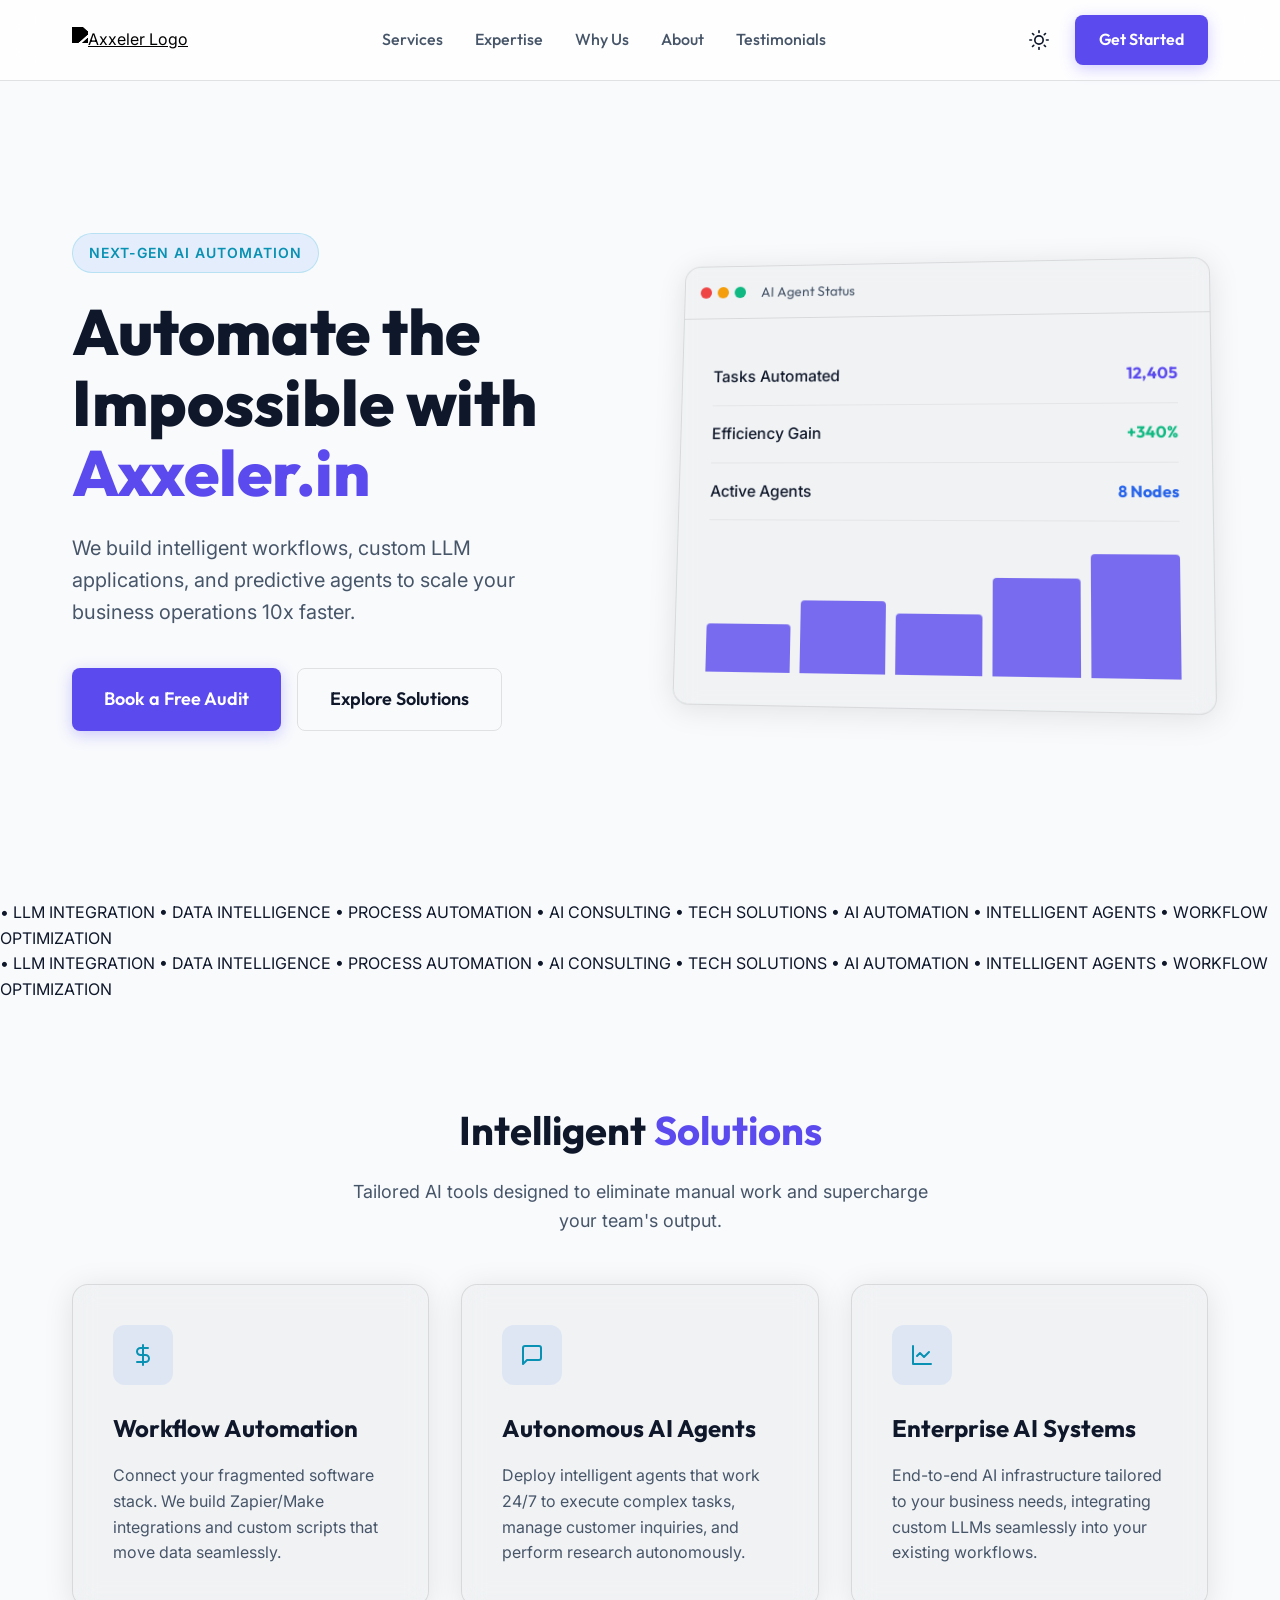
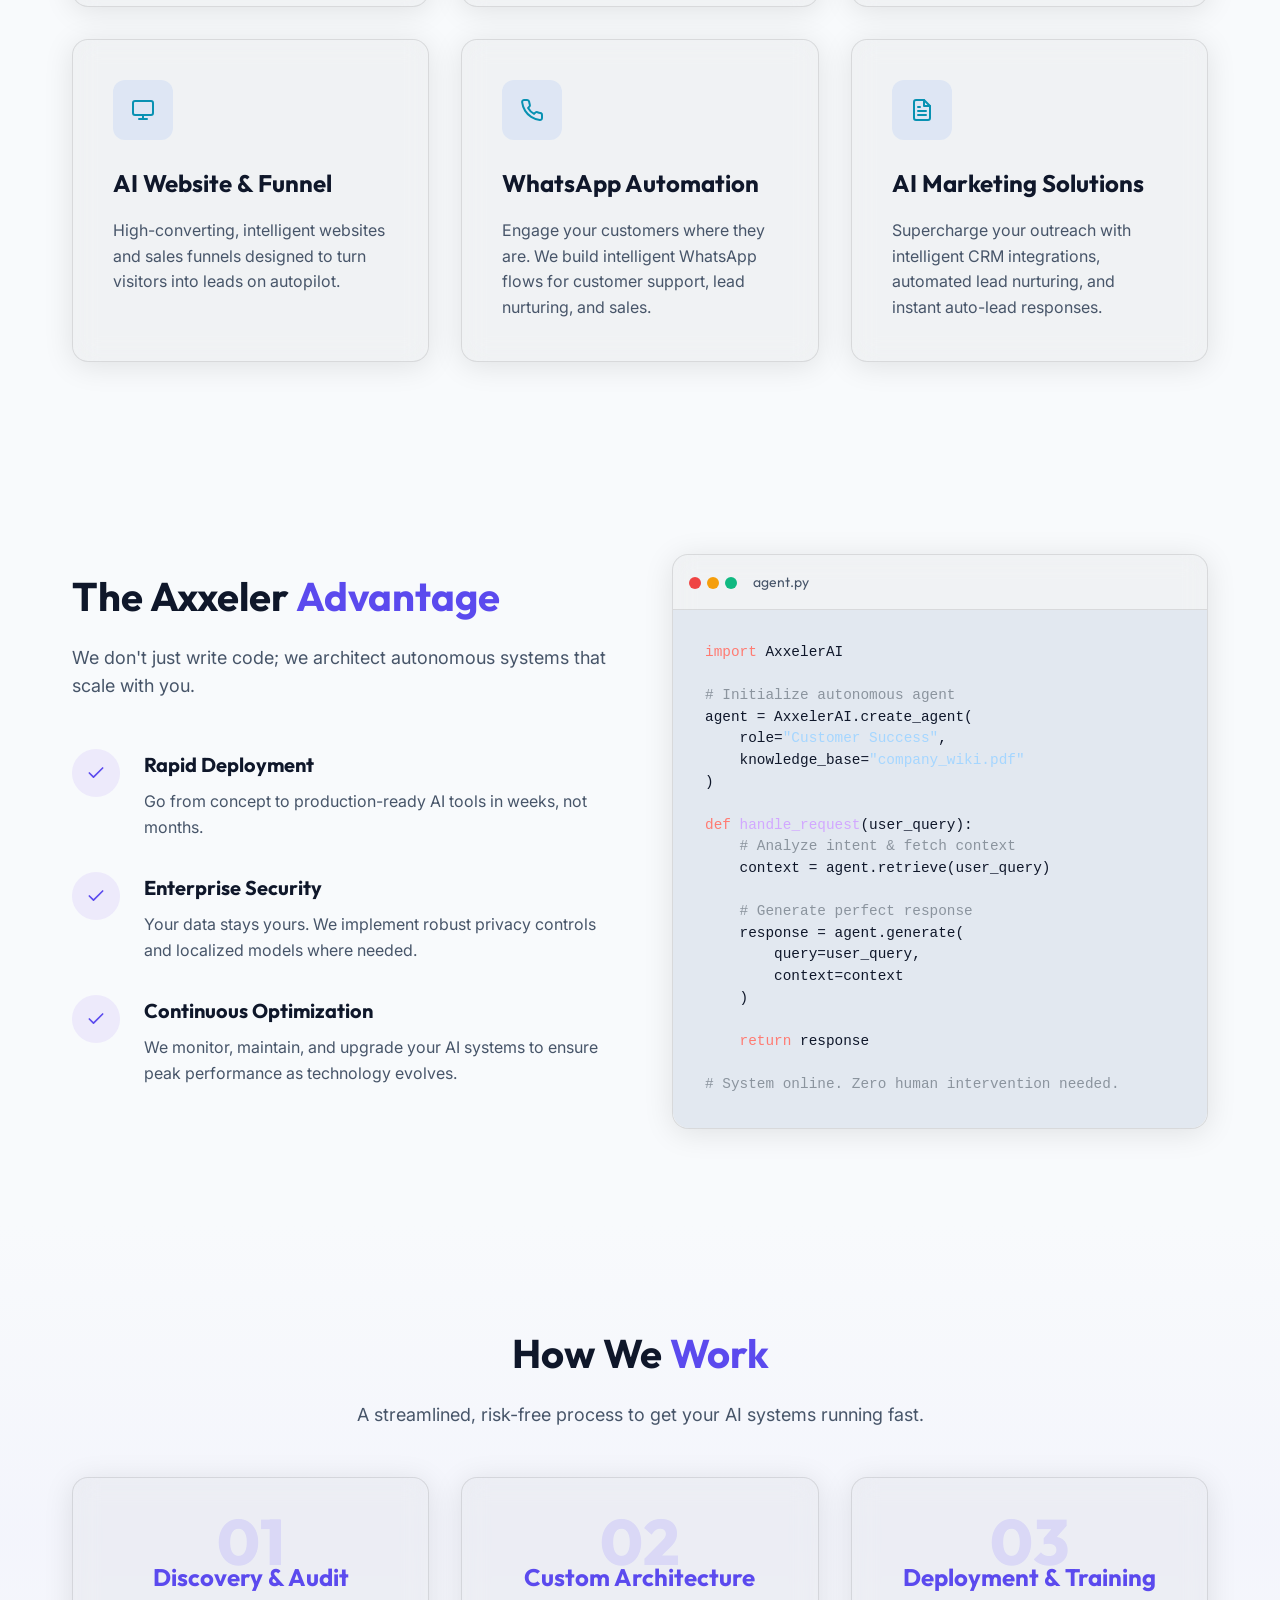
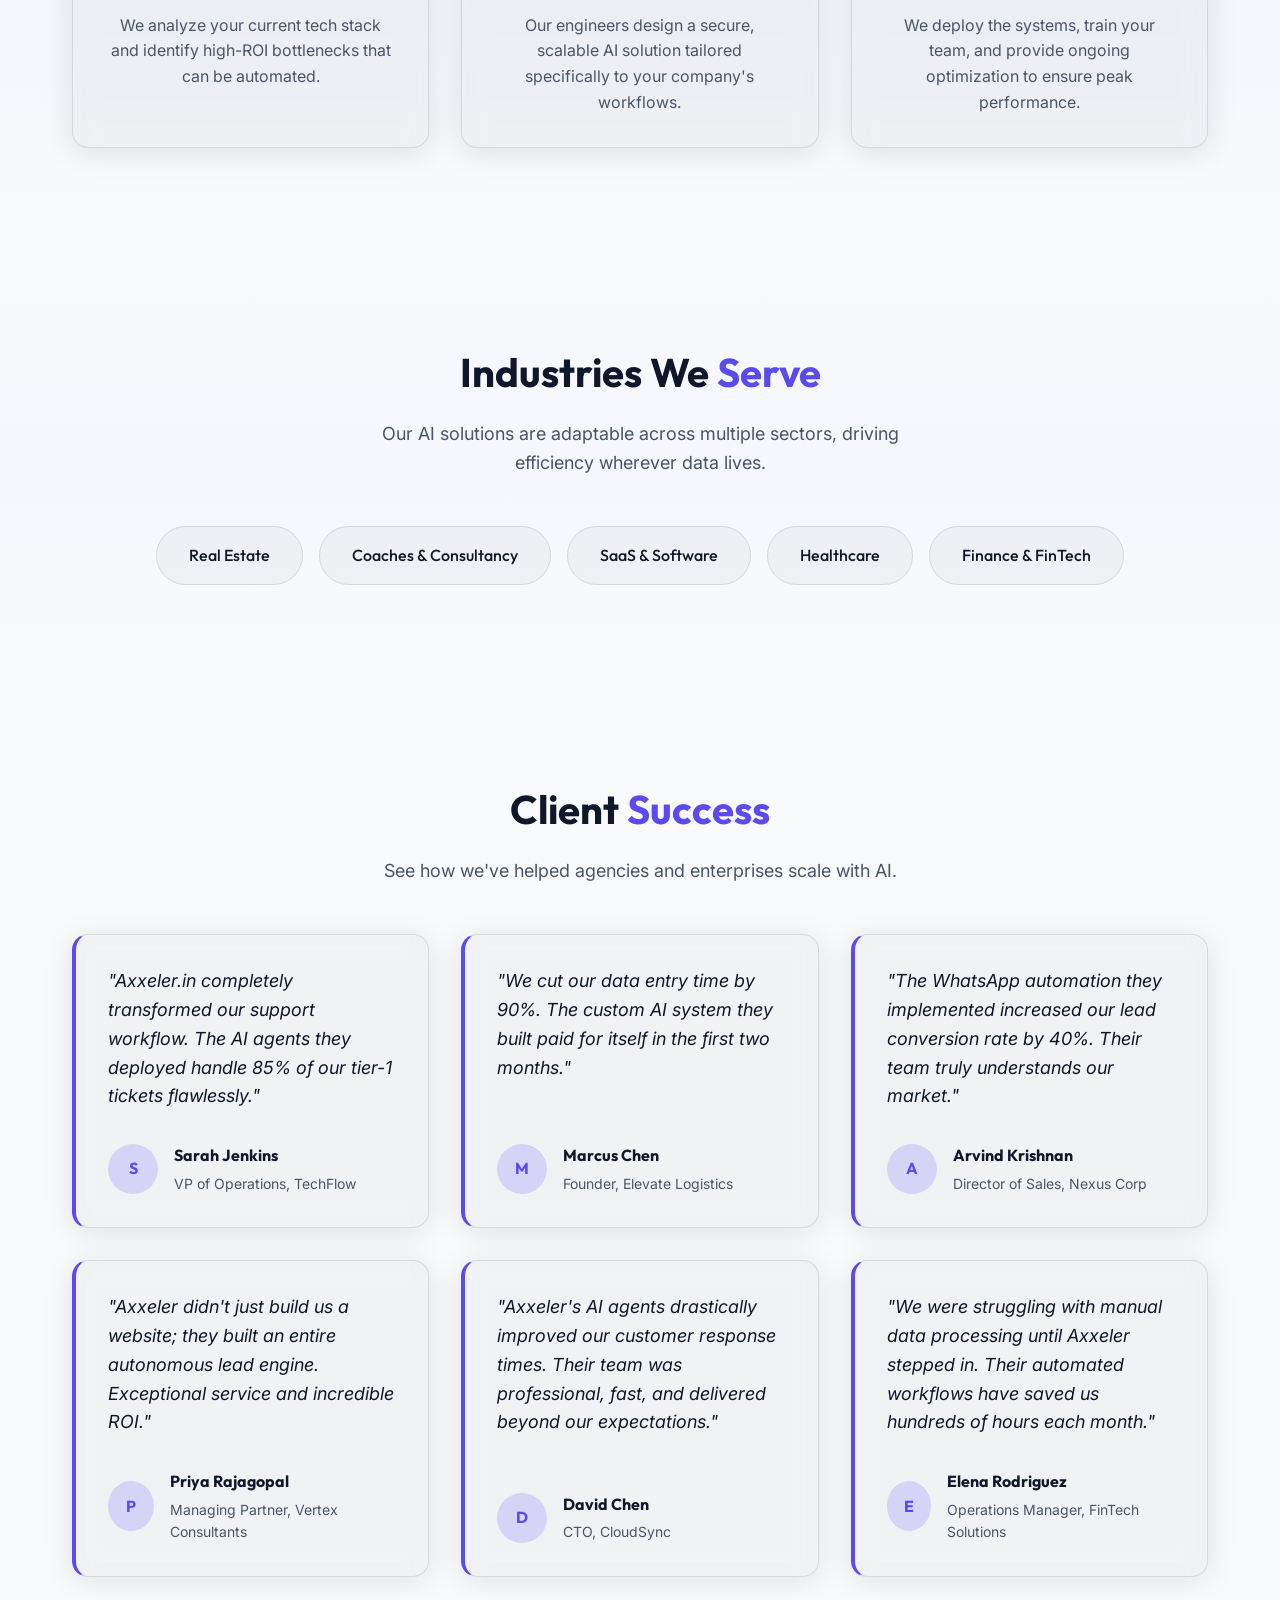
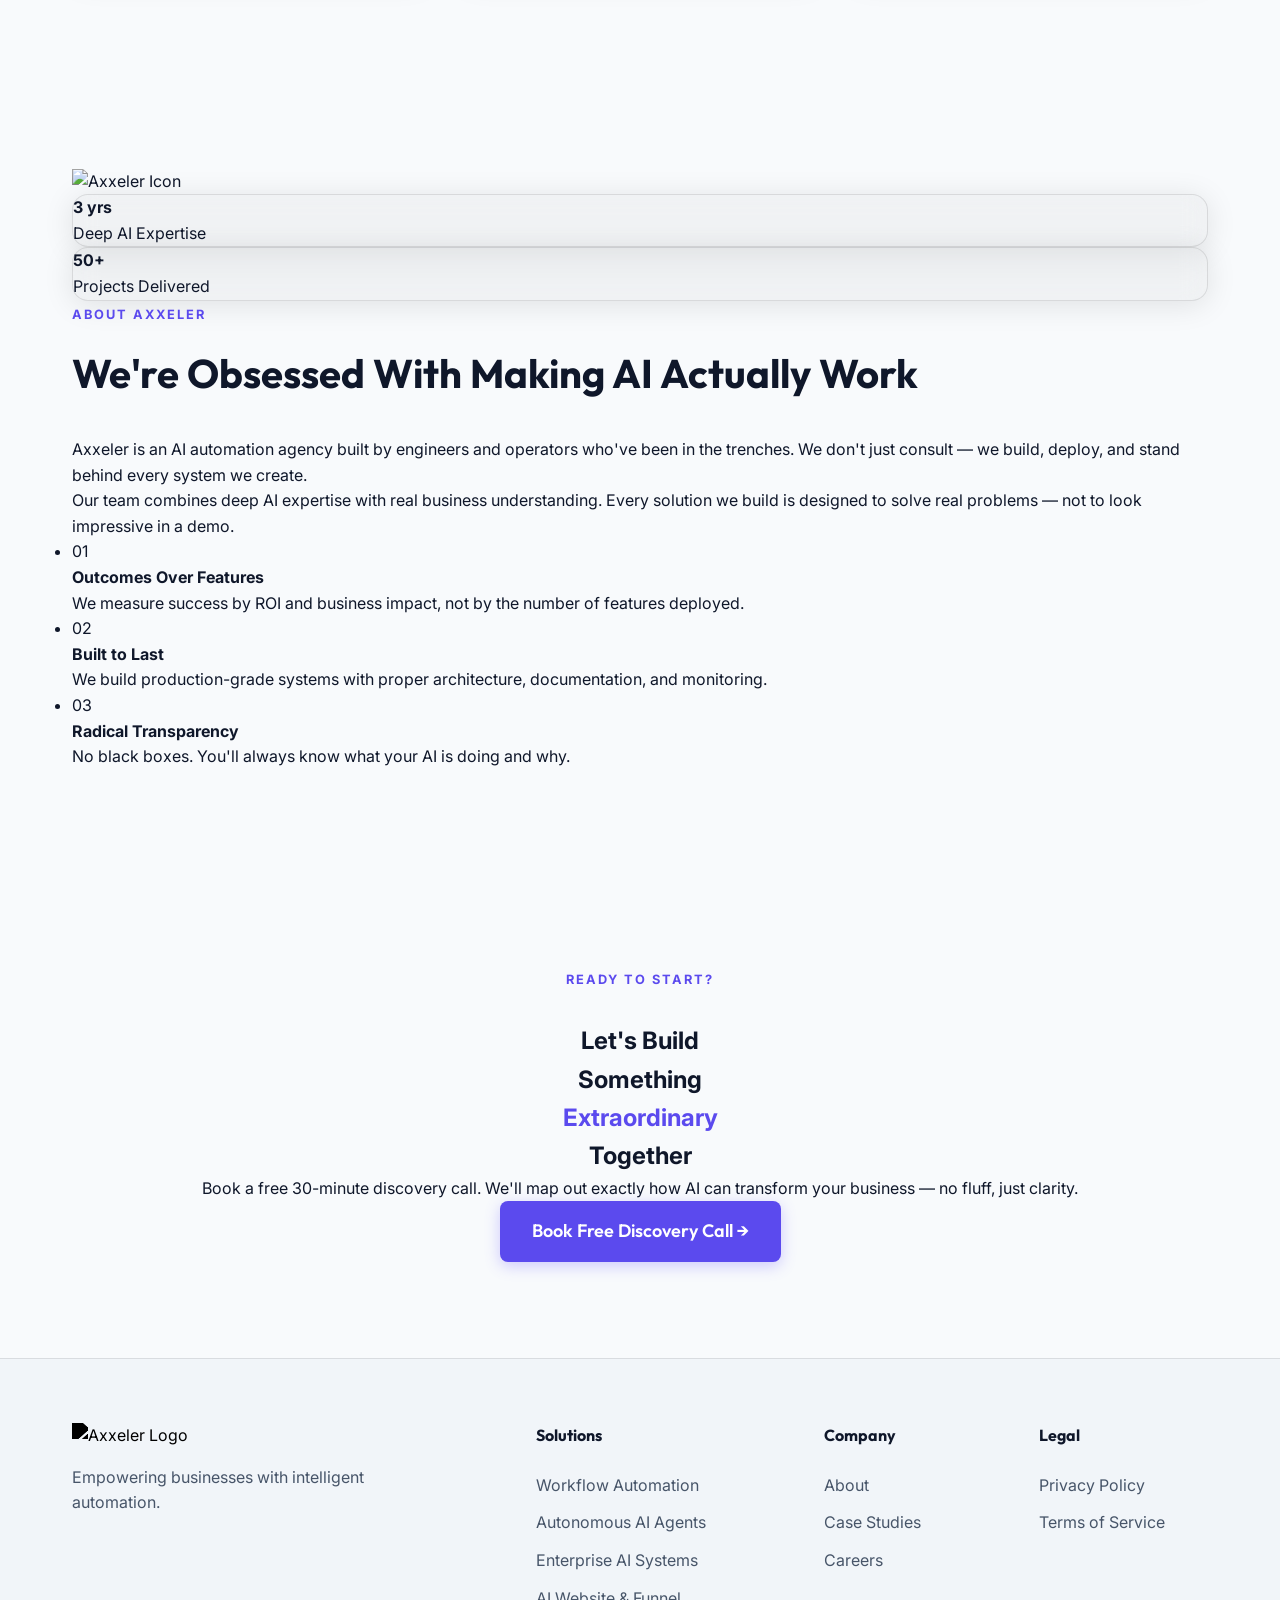
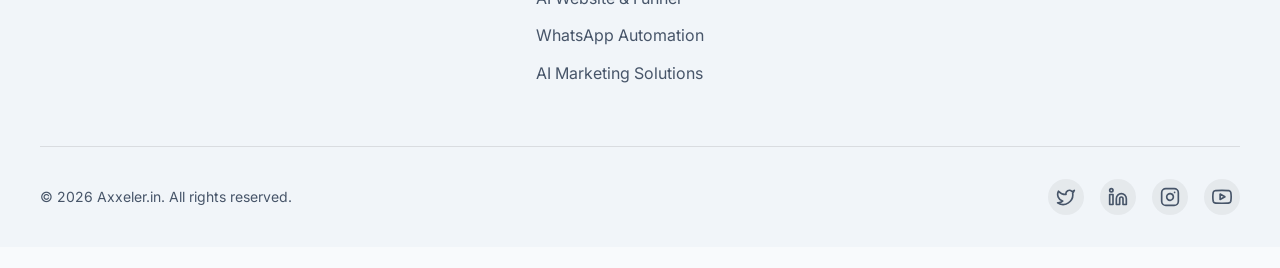
==== commit 535ebf2e: "Add files via upload" ====
--- a/index.html
+++ b/index.html
@@ -1,18 +1,22 @@
 <!DOCTYPE html>
 <html lang="en">
+
 <head>
     <meta charset="UTF-8">
     <meta name="viewport" content="width=device-width, initial-scale=1.0">
     <title>Axxeler | AI Automation Agency</title>
-    <meta name="description" content="Axxeler is a premier AI Automation Agency helping businesses scale with intelligent workflows, custom chatbots, and predictive analytics.">
-    
+    <meta name="description"
+        content="Axxeler is a premier AI Automation Agency helping businesses scale with intelligent workflows, custom chatbots, and predictive analytics.">
+
     <!-- Google Fonts -->
     <link rel="preconnect" href="https://fonts.googleapis.com">
     <link rel="preconnect" href="https://fonts.gstatic.com" crossorigin>
-    <link href="https://fonts.googleapis.com/css2?family=Outfit:wght@300;400;500;600;700;800&family=Inter:wght@300;400;500;600&display=swap" rel="stylesheet">
-    
+    <link
+        href="https://fonts.googleapis.com/css2?family=Outfit:wght@300;400;500;600;700;800&family=Inter:wght@300;400;500;600&display=swap"
+        rel="stylesheet">
+
     <link rel="stylesheet" href="style.css?v=2">
-    
+
     <!-- Theme Script (placed here to prevent flash of unstyled content) -->
     <script>
         const savedTheme = localStorage.getItem('theme');
@@ -22,31 +26,49 @@
         }
     </script>
 </head>
+
 <body>
-    
+
     <!-- Navigation -->
     <header id="header">
         <div class="container nav-container">
             <a href="#" class="logo">
                 <img src="Asset 2.png" alt="Axxeler Logo" id="nav-logo" class="logo-img">
             </a>
-            
+
             <nav class="desktop-nav">
                 <a href="#services">Services</a>
                 <a href="#expertise">Expertise</a>
                 <a href="#process">Why Us</a>
+                <a href="#about">About</a>
                 <a href="#testimonials">Testimonials</a>
             </nav>
-            
+
             <div class="header-right-actions" style="display: flex; align-items: center; gap: 1rem;">
                 <div class="nav-actions" style="display: flex; align-items: center; gap: 1rem;">
                     <button id="theme-toggle" class="theme-toggle-btn" aria-label="Toggle Theme">
-                        <svg class="sun-icon" xmlns="http://www.w3.org/2000/svg" width="20" height="20" viewBox="0 0 24 24" fill="none" stroke="currentColor" stroke-width="2" stroke-linecap="round" stroke-linejoin="round" style="display: none;"><circle cx="12" cy="12" r="5"></circle><line x1="12" y1="1" x2="12" y2="3"></line><line x1="12" y1="21" x2="12" y2="23"></line><line x1="4.22" y1="4.22" x2="5.64" y2="5.64"></line><line x1="18.36" y1="18.36" x2="19.78" y2="19.78"></line><line x1="1" y1="12" x2="3" y2="12"></line><line x1="21" y1="12" x2="23" y2="12"></line><line x1="4.22" y1="19.78" x2="5.64" y2="18.36"></line><line x1="18.36" y1="5.64" x2="19.78" y2="4.22"></line></svg>
-                        <svg class="moon-icon" xmlns="http://www.w3.org/2000/svg" width="20" height="20" viewBox="0 0 24 24" fill="none" stroke="currentColor" stroke-width="2" stroke-linecap="round" stroke-linejoin="round"><path d="M21 12.79A9 9 0 1 1 11.21 3 7 7 0 0 0 21 12.79z"></path></svg>
+                        <svg class="sun-icon" xmlns="http://www.w3.org/2000/svg" width="20" height="20"
+                            viewBox="0 0 24 24" fill="none" stroke="currentColor" stroke-width="2"
+                            stroke-linecap="round" stroke-linejoin="round" style="display: none;">
+                            <circle cx="12" cy="12" r="5"></circle>
+                            <line x1="12" y1="1" x2="12" y2="3"></line>
+                            <line x1="12" y1="21" x2="12" y2="23"></line>
+                            <line x1="4.22" y1="4.22" x2="5.64" y2="5.64"></line>
+                            <line x1="18.36" y1="18.36" x2="19.78" y2="19.78"></line>
+                            <line x1="1" y1="12" x2="3" y2="12"></line>
+                            <line x1="21" y1="12" x2="23" y2="12"></line>
+                            <line x1="4.22" y1="19.78" x2="5.64" y2="18.36"></line>
+                            <line x1="18.36" y1="5.64" x2="19.78" y2="4.22"></line>
+                        </svg>
+                        <svg class="moon-icon" xmlns="http://www.w3.org/2000/svg" width="20" height="20"
+                            viewBox="0 0 24 24" fill="none" stroke="currentColor" stroke-width="2"
+                            stroke-linecap="round" stroke-linejoin="round">
+                            <path d="M21 12.79A9 9 0 1 1 11.21 3 7 7 0 0 0 21 12.79z"></path>
+                        </svg>
                     </button>
-                    <a href="#contact" class="btn btn-primary nav-cta">Get Started</a>
-                </div>
-                
+                    <a href="work-with-us.html" class="btn btn-primary nav-cta">Get Started</a>
+                </div>
+
                 <button class="mobile-menu-btn" id="mobile-btn">
                     <span></span>
                     <span></span>
@@ -54,14 +76,15 @@
                 </button>
             </div>
         </div>
-        
+
         <!-- Mobile Nav -->
         <div class="mobile-nav" id="mobile-nav">
             <a href="#services" class="mobile-link">Services</a>
             <a href="#expertise" class="mobile-link">Expertise</a>
             <a href="#process" class="mobile-link">Why Us</a>
+            <a href="#about" class="mobile-link">About</a>
             <a href="#testimonials" class="mobile-link">Testimonials</a>
-            <a href="#contact" class="btn btn-primary mobile-cta">Get Started</a>
+            <a href="work-with-us.html" class="btn btn-primary mobile-cta">Get Started</a>
         </div>
     </header>
 
@@ -70,14 +93,16 @@
         <section id="hero" class="hero">
             <div class="glow-orb orb-1"></div>
             <div class="glow-orb orb-2"></div>
-            
+
             <div class="container hero-container">
                 <div class="hero-content">
                     <div class="badge">Next-Gen AI Automation</div>
-                    <h1 class="hero-title">Automate the Impossible with <span class="text-gradient">Axxeler.in</span></h1>
-                    <p class="hero-subtitle">We build intelligent workflows, custom LLM applications, and predictive agents to scale your business operations 10x faster.</p>
+                    <h1 class="hero-title">Automate the Impossible with <span class="text-gradient">Axxeler.in</span>
+                    </h1>
+                    <p class="hero-subtitle">We build intelligent workflows, custom LLM applications, and predictive
+                        agents to scale your business operations 10x faster.</p>
                     <div class="hero-actions">
-                        <a href="#contact" class="btn btn-primary btn-lg">Book a Free Audit</a>
+                        <a href="work-with-us.html" class="btn btn-primary btn-lg">Book a Free Audit</a>
                         <a href="#services" class="btn btn-secondary btn-lg">Explore Solutions</a>
                     </div>
                 </div>
@@ -102,7 +127,7 @@
                                 <span>Active Agents</span>
                                 <span class="stat-value text-blue">8 Nodes</span>
                             </div>
-                            
+
                             <div class="chart-mock">
                                 <div class="bar" style="height: 40%"></div>
                                 <div class="bar" style="height: 60%"></div>
@@ -116,67 +141,133 @@
             </div>
         </section>
 
+        <!-- Marquee Section -->
+        <div class="scrolling-marquee">
+            <div class="marquee-track">
+                <div class="marquee-content">
+                    <span>&bull; LLM INTEGRATION</span>
+                    <span>&bull; DATA INTELLIGENCE</span>
+                    <span>&bull; PROCESS AUTOMATION</span>
+                    <span>&bull; AI CONSULTING</span>
+                    <span>&bull; TECH SOLUTIONS</span>
+                    <span>&bull; AI AUTOMATION</span>
+                    <span>&bull; INTELLIGENT AGENTS</span>
+                    <span>&bull; WORKFLOW OPTIMIZATION</span>
+                </div>
+                <div class="marquee-content" aria-hidden="true">
+                    <span>&bull; LLM INTEGRATION</span>
+                    <span>&bull; DATA INTELLIGENCE</span>
+                    <span>&bull; PROCESS AUTOMATION</span>
+                    <span>&bull; AI CONSULTING</span>
+                    <span>&bull; TECH SOLUTIONS</span>
+                    <span>&bull; AI AUTOMATION</span>
+                    <span>&bull; INTELLIGENT AGENTS</span>
+                    <span>&bull; WORKFLOW OPTIMIZATION</span>
+                </div>
+            </div>
+        </div>
+
         <!-- Services Section -->
         <section id="services" class="section services-section">
             <div class="container">
                 <div class="section-header text-center">
                     <h2 class="section-title">Intelligent <span class="text-gradient">Solutions</span></h2>
-                    <p class="section-desc">Tailored AI tools designed to eliminate manual work and supercharge your team's output.</p>
-                </div>
-                
+                    <p class="section-desc">Tailored AI tools designed to eliminate manual work and supercharge your
+                        team's output.</p>
+                </div>
+
                 <div class="grid services-grid">
                     <!-- Service 1 -->
                     <div class="glass-card service-card">
                         <div class="service-icon">
-                            <svg xmlns="http://www.w3.org/2000/svg" width="24" height="24" viewBox="0 0 24 24" fill="none" stroke="currentColor" stroke-width="2" stroke-linecap="round" stroke-linejoin="round"><path d="M12 2v20M17 5H9.5a3.5 3.5 0 0 0 0 7h5a3.5 3.5 0 0 1 0 7H6"/></svg>
+                            <svg xmlns="http://www.w3.org/2000/svg" width="24" height="24" viewBox="0 0 24 24"
+                                fill="none" stroke="currentColor" stroke-width="2" stroke-linecap="round"
+                                stroke-linejoin="round">
+                                <path d="M12 2v20M17 5H9.5a3.5 3.5 0 0 0 0 7h5a3.5 3.5 0 0 1 0 7H6" />
+                            </svg>
                         </div>
                         <h3>Workflow Automation</h3>
-                        <p>Connect your fragmented software stack. We build Zapier/Make integrations and custom scripts that move data seamlessly.</p>
-                    </div>
-                    
+                        <p>Connect your fragmented software stack. We build Zapier/Make integrations and custom scripts
+                            that move data seamlessly.</p>
+                    </div>
+
                     <!-- Service 2 -->
                     <div class="glass-card service-card">
                         <div class="service-icon">
-                            <svg xmlns="http://www.w3.org/2000/svg" width="24" height="24" viewBox="0 0 24 24" fill="none" stroke="currentColor" stroke-width="2" stroke-linecap="round" stroke-linejoin="round"><path d="M21 15a2 2 0 0 1-2 2H7l-4 4V5a2 2 0 0 1 2-2h14a2 2 0 0 1 2 2z"/></svg>
+                            <svg xmlns="http://www.w3.org/2000/svg" width="24" height="24" viewBox="0 0 24 24"
+                                fill="none" stroke="currentColor" stroke-width="2" stroke-linecap="round"
+                                stroke-linejoin="round">
+                                <path d="M21 15a2 2 0 0 1-2 2H7l-4 4V5a2 2 0 0 1 2-2h14a2 2 0 0 1 2 2z" />
+                            </svg>
                         </div>
                         <h3>Autonomous AI Agents</h3>
-                        <p>Deploy intelligent agents that work 24/7 to execute complex tasks, manage customer inquiries, and perform research autonomously.</p>
-                    </div>
-                    
+                        <p>Deploy intelligent agents that work 24/7 to execute complex tasks, manage customer inquiries,
+                            and perform research autonomously.</p>
+                    </div>
+
                     <!-- Service 3 -->
                     <div class="glass-card service-card">
                         <div class="service-icon">
-                            <svg xmlns="http://www.w3.org/2000/svg" width="24" height="24" viewBox="0 0 24 24" fill="none" stroke="currentColor" stroke-width="2" stroke-linecap="round" stroke-linejoin="round"><path d="M3 3v18h18"/><path d="m19 9-5 5-4-4-3 3"/></svg>
+                            <svg xmlns="http://www.w3.org/2000/svg" width="24" height="24" viewBox="0 0 24 24"
+                                fill="none" stroke="currentColor" stroke-width="2" stroke-linecap="round"
+                                stroke-linejoin="round">
+                                <path d="M3 3v18h18" />
+                                <path d="m19 9-5 5-4-4-3 3" />
+                            </svg>
                         </div>
                         <h3>Enterprise AI Systems</h3>
-                        <p>End-to-end AI infrastructure tailored to your business needs, integrating custom LLMs seamlessly into your existing workflows.</p>
+                        <p>End-to-end AI infrastructure tailored to your business needs, integrating custom LLMs
+                            seamlessly into your existing workflows.</p>
                     </div>
 
                     <!-- Service 4 -->
                     <div class="glass-card service-card">
                         <div class="service-icon">
-                            <svg xmlns="http://www.w3.org/2000/svg" width="24" height="24" viewBox="0 0 24 24" fill="none" stroke="currentColor" stroke-width="2" stroke-linecap="round" stroke-linejoin="round"><rect x="2" y="3" width="20" height="14" rx="2" ry="2"></rect><line x1="8" y1="21" x2="16" y2="21"></line><line x1="12" y1="17" x2="12" y2="21"></line></svg>
+                            <svg xmlns="http://www.w3.org/2000/svg" width="24" height="24" viewBox="0 0 24 24"
+                                fill="none" stroke="currentColor" stroke-width="2" stroke-linecap="round"
+                                stroke-linejoin="round">
+                                <rect x="2" y="3" width="20" height="14" rx="2" ry="2"></rect>
+                                <line x1="8" y1="21" x2="16" y2="21"></line>
+                                <line x1="12" y1="17" x2="12" y2="21"></line>
+                            </svg>
                         </div>
                         <h3>AI Website & Funnel</h3>
-                        <p>High-converting, intelligent websites and sales funnels designed to turn visitors into leads on autopilot.</p>
+                        <p>High-converting, intelligent websites and sales funnels designed to turn visitors into leads
+                            on autopilot.</p>
                     </div>
 
                     <!-- Service 5 -->
                     <div class="glass-card service-card">
                         <div class="service-icon">
-                            <svg xmlns="http://www.w3.org/2000/svg" width="24" height="24" viewBox="0 0 24 24" fill="none" stroke="currentColor" stroke-width="2" stroke-linecap="round" stroke-linejoin="round"><path d="M22 16.92v3a2 2 0 0 1-2.18 2 19.79 19.79 0 0 1-8.63-3.07 19.5 19.5 0 0 1-6-6 19.79 19.79 0 0 1-3.07-8.67A2 2 0 0 1 4.11 2h3a2 2 0 0 1 2 1.72 12.84 12.84 0 0 0 .7 2.81 2 2 0 0 1-.45 2.11L8.09 9.91a16 16 0 0 0 6 6l1.27-1.27a2 2 0 0 1 2.11-.45 12.84 12.84 0 0 0 2.81.7A2 2 0 0 1 22 16.92z"></path></svg>
+                            <svg xmlns="http://www.w3.org/2000/svg" width="24" height="24" viewBox="0 0 24 24"
+                                fill="none" stroke="currentColor" stroke-width="2" stroke-linecap="round"
+                                stroke-linejoin="round">
+                                <path
+                                    d="M22 16.92v3a2 2 0 0 1-2.18 2 19.79 19.79 0 0 1-8.63-3.07 19.5 19.5 0 0 1-6-6 19.79 19.79 0 0 1-3.07-8.67A2 2 0 0 1 4.11 2h3a2 2 0 0 1 2 1.72 12.84 12.84 0 0 0 .7 2.81 2 2 0 0 1-.45 2.11L8.09 9.91a16 16 0 0 0 6 6l1.27-1.27a2 2 0 0 1 2.11-.45 12.84 12.84 0 0 0 2.81.7A2 2 0 0 1 22 16.92z">
+                                </path>
+                            </svg>
                         </div>
                         <h3>WhatsApp Automation</h3>
-                        <p>Engage your customers where they are. We build intelligent WhatsApp flows for customer support, lead nurturing, and sales.</p>
+                        <p>Engage your customers where they are. We build intelligent WhatsApp flows for customer
+                            support, lead nurturing, and sales.</p>
                     </div>
 
                     <!-- Service 6 -->
                     <div class="glass-card service-card">
                         <div class="service-icon">
-                            <svg xmlns="http://www.w3.org/2000/svg" width="24" height="24" viewBox="0 0 24 24" fill="none" stroke="currentColor" stroke-width="2" stroke-linecap="round" stroke-linejoin="round"><path d="M14 2H6a2 2 0 0 0-2 2v16a2 2 0 0 0 2 2h12a2 2 0 0 0 2-2V8z"></path><polyline points="14 2 14 8 20 8"></polyline><line x1="16" y1="13" x2="8" y2="13"></line><line x1="16" y1="17" x2="8" y2="17"></line><polyline points="10 9 9 9 8 9"></polyline></svg>
+                            <svg xmlns="http://www.w3.org/2000/svg" width="24" height="24" viewBox="0 0 24 24"
+                                fill="none" stroke="currentColor" stroke-width="2" stroke-linecap="round"
+                                stroke-linejoin="round">
+                                <path d="M14 2H6a2 2 0 0 0-2 2v16a2 2 0 0 0 2 2h12a2 2 0 0 0 2-2V8z"></path>
+                                <polyline points="14 2 14 8 20 8"></polyline>
+                                <line x1="16" y1="13" x2="8" y2="13"></line>
+                                <line x1="16" y1="17" x2="8" y2="17"></line>
+                                <polyline points="10 9 9 9 8 9"></polyline>
+                            </svg>
                         </div>
                         <h3>AI Marketing Solutions</h3>
-                        <p>Supercharge your outreach with intelligent CRM integrations, automated lead nurturing, and instant auto-lead responses.</p>
+                        <p>Supercharge your outreach with intelligent CRM integrations, automated lead nurturing, and
+                            instant auto-lead responses.</p>
                     </div>
                 </div>
             </div>
@@ -188,12 +279,17 @@
                 <div class="expertise-layout">
                     <div class="expertise-content">
                         <h2 class="section-title">The Axxeler <span class="text-gradient">Advantage</span></h2>
-                        <p class="section-desc">We don't just write code; we architect autonomous systems that scale with you.</p>
-                        
+                        <p class="section-desc">We don't just write code; we architect autonomous systems that scale
+                            with you.</p>
+
                         <ul class="feature-list">
                             <li>
                                 <div class="feature-icon">
-                                    <svg xmlns="http://www.w3.org/2000/svg" width="20" height="20" viewBox="0 0 24 24" fill="none" stroke="currentColor" stroke-width="2" stroke-linecap="round" stroke-linejoin="round"><polyline points="20 6 9 17 4 12"></polyline></svg>
+                                    <svg xmlns="http://www.w3.org/2000/svg" width="20" height="20" viewBox="0 0 24 24"
+                                        fill="none" stroke="currentColor" stroke-width="2" stroke-linecap="round"
+                                        stroke-linejoin="round">
+                                        <polyline points="20 6 9 17 4 12"></polyline>
+                                    </svg>
                                 </div>
                                 <div class="feature-text">
                                     <h4>Rapid Deployment</h4>
@@ -202,25 +298,35 @@
                             </li>
                             <li>
                                 <div class="feature-icon">
-                                    <svg xmlns="http://www.w3.org/2000/svg" width="20" height="20" viewBox="0 0 24 24" fill="none" stroke="currentColor" stroke-width="2" stroke-linecap="round" stroke-linejoin="round"><polyline points="20 6 9 17 4 12"></polyline></svg>
+                                    <svg xmlns="http://www.w3.org/2000/svg" width="20" height="20" viewBox="0 0 24 24"
+                                        fill="none" stroke="currentColor" stroke-width="2" stroke-linecap="round"
+                                        stroke-linejoin="round">
+                                        <polyline points="20 6 9 17 4 12"></polyline>
+                                    </svg>
                                 </div>
                                 <div class="feature-text">
                                     <h4>Enterprise Security</h4>
-                                    <p>Your data stays yours. We implement robust privacy controls and localized models where needed.</p>
+                                    <p>Your data stays yours. We implement robust privacy controls and localized models
+                                        where needed.</p>
                                 </div>
                             </li>
                             <li>
                                 <div class="feature-icon">
-                                    <svg xmlns="http://www.w3.org/2000/svg" width="20" height="20" viewBox="0 0 24 24" fill="none" stroke="currentColor" stroke-width="2" stroke-linecap="round" stroke-linejoin="round"><polyline points="20 6 9 17 4 12"></polyline></svg>
+                                    <svg xmlns="http://www.w3.org/2000/svg" width="20" height="20" viewBox="0 0 24 24"
+                                        fill="none" stroke="currentColor" stroke-width="2" stroke-linecap="round"
+                                        stroke-linejoin="round">
+                                        <polyline points="20 6 9 17 4 12"></polyline>
+                                    </svg>
                                 </div>
                                 <div class="feature-text">
                                     <h4>Continuous Optimization</h4>
-                                    <p>We monitor, maintain, and upgrade your AI systems to ensure peak performance as technology evolves.</p>
+                                    <p>We monitor, maintain, and upgrade your AI systems to ensure peak performance as
+                                        technology evolves.</p>
                                 </div>
                             </li>
                         </ul>
                     </div>
-                    
+
                     <div class="expertise-visual">
                         <div class="code-window glass-panel">
                             <div class="panel-header">
@@ -228,7 +334,7 @@
                                 <div class="panel-title">agent.py</div>
                             </div>
                             <div class="panel-body code-content">
-<pre><code><span class="keyword">import</span> AxxelerAI
+                                <pre><code><span class="keyword">import</span> AxxelerAI
 
 <span class="comment"># Initialize autonomous agent</span>
 agent = AxxelerAI.create_agent(
@@ -263,24 +369,27 @@
                     <h2 class="section-title">How We <span class="text-gradient">Work</span></h2>
                     <p class="section-desc">A streamlined, risk-free process to get your AI systems running fast.</p>
                 </div>
-                
+
                 <div class="process-grid">
                     <div class="process-card glass-card fade-in">
                         <div class="process-number">01</div>
                         <h3>Discovery & Audit</h3>
-                        <p>We analyze your current tech stack and identify high-ROI bottlenecks that can be automated.</p>
-                    </div>
-                    
+                        <p>We analyze your current tech stack and identify high-ROI bottlenecks that can be automated.
+                        </p>
+                    </div>
+
                     <div class="process-card glass-card fade-in" style="transition-delay: 0.1s;">
                         <div class="process-number">02</div>
                         <h3>Custom Architecture</h3>
-                        <p>Our engineers design a secure, scalable AI solution tailored specifically to your company's workflows.</p>
-                    </div>
-                    
+                        <p>Our engineers design a secure, scalable AI solution tailored specifically to your company's
+                            workflows.</p>
+                    </div>
+
                     <div class="process-card glass-card fade-in" style="transition-delay: 0.2s;">
                         <div class="process-number">03</div>
                         <h3>Deployment & Training</h3>
-                        <p>We deploy the systems, train your team, and provide ongoing optimization to ensure peak performance.</p>
+                        <p>We deploy the systems, train your team, and provide ongoing optimization to ensure peak
+                            performance.</p>
                     </div>
                 </div>
             </div>
@@ -291,15 +400,16 @@
             <div class="container">
                 <div class="section-header text-center fade-in">
                     <h2 class="section-title">Industries We <span class="text-gradient">Serve</span></h2>
-                    <p class="section-desc">Our AI solutions are adaptable across multiple sectors, driving efficiency wherever data lives.</p>
-                </div>
-                
+                    <p class="section-desc">Our AI solutions are adaptable across multiple sectors, driving efficiency
+                        wherever data lives.</p>
+                </div>
+
                 <div class="industries-grid fade-in">
+                    <div class="industry-pill">Real Estate</div>
                     <div class="industry-pill">Coaches & Consultancy</div>
+                    <div class="industry-pill">SaaS & Software</div>
                     <div class="industry-pill">Healthcare</div>
                     <div class="industry-pill">Finance & FinTech</div>
-                    <div class="industry-pill">Real Estate</div>
-                    <div class="industry-pill">SaaS & Software</div>
                 </div>
             </div>
         </section>
@@ -311,10 +421,11 @@
                     <h2 class="section-title">Client <span class="text-gradient">Success</span></h2>
                     <p class="section-desc">See how we've helped agencies and enterprises scale with AI.</p>
                 </div>
-                
+
                 <div class="testimonials-grid">
                     <div class="testimonial-card glass-card fade-in">
-                        <p class="testimonial-quote">"Axxeler.in completely transformed our support workflow. The AI agents they deployed handle 85% of our tier-1 tickets flawlessly."</p>
+                        <p class="testimonial-quote">"Axxeler.in completely transformed our support workflow. The AI
+                            agents they deployed handle 85% of our tier-1 tickets flawlessly."</p>
                         <div class="testimonial-author">
                             <div class="author-avatar">S</div>
                             <div class="author-info">
@@ -323,9 +434,10 @@
                             </div>
                         </div>
                     </div>
-                    
+
                     <div class="testimonial-card glass-card fade-in" style="transition-delay: 0.1s;">
-                        <p class="testimonial-quote">"We cut our data entry time by 90%. The custom AI system they built paid for itself in the first two months."</p>
+                        <p class="testimonial-quote">"We cut our data entry time by 90%. The custom AI system they built
+                            paid for itself in the first two months."</p>
                         <div class="testimonial-author">
                             <div class="author-avatar">M</div>
                             <div class="author-info">
@@ -334,9 +446,10 @@
                             </div>
                         </div>
                     </div>
-                    
+
                     <div class="testimonial-card glass-card fade-in" style="transition-delay: 0.2s;">
-                        <p class="testimonial-quote">"The WhatsApp automation they implemented increased our lead conversion rate by 40%. Their team truly understands our market."</p>
+                        <p class="testimonial-quote">"The WhatsApp automation they implemented increased our lead
+                            conversion rate by 40%. Their team truly understands our market."</p>
                         <div class="testimonial-author">
                             <div class="author-avatar">A</div>
                             <div class="author-info">
@@ -347,7 +460,8 @@
                     </div>
 
                     <div class="testimonial-card glass-card fade-in" style="transition-delay: 0.3s;">
-                        <p class="testimonial-quote">"Axxeler didn't just build us a website; they built an entire autonomous lead engine. Exceptional service and incredible ROI."</p>
+                        <p class="testimonial-quote">"Axxeler didn't just build us a website; they built an entire
+                            autonomous lead engine. Exceptional service and incredible ROI."</p>
                         <div class="testimonial-author">
                             <div class="author-avatar">P</div>
                             <div class="author-info">
@@ -358,7 +472,8 @@
                     </div>
 
                     <div class="testimonial-card glass-card fade-in" style="transition-delay: 0.4s;">
-                        <p class="testimonial-quote">"Axxeler's AI agents drastically improved our customer response times. Their team was professional, fast, and delivered beyond our expectations."</p>
+                        <p class="testimonial-quote">"Axxeler's AI agents drastically improved our customer response
+                            times. Their team was professional, fast, and delivered beyond our expectations."</p>
                         <div class="testimonial-author">
                             <div class="author-avatar">D</div>
                             <div class="author-info">
@@ -369,7 +484,8 @@
                     </div>
 
                     <div class="testimonial-card glass-card fade-in" style="transition-delay: 0.5s;">
-                        <p class="testimonial-quote">"We were struggling with manual data processing until Axxeler stepped in. Their automated workflows have saved us hundreds of hours each month."</p>
+                        <p class="testimonial-quote">"We were struggling with manual data processing until Axxeler
+                            stepped in. Their automated workflows have saved us hundreds of hours each month."</p>
                         <div class="testimonial-author">
                             <div class="author-avatar">E</div>
                             <div class="author-info">
@@ -382,127 +498,83 @@
             </div>
         </section>
 
-        <!-- CTA / Lead Form Section -->
-        <section id="contact" class="section contact-section">
-            <div class="container contact-container">
-                <div class="contact-info">
-                    <h2 class="section-title">Ready to <span class="text-gradient">Automate?</span></h2>
-                    <p class="section-desc">Stop wasting time on manual tasks. Let's build the AI infrastructure your agency needs to dominate the market.</p>
-                    
-                    <div class="contact-details">
-                        <div class="contact-item">
-                            <div class="contact-icon">
-                                <svg xmlns="http://www.w3.org/2000/svg" width="20" height="20" viewBox="0 0 24 24" fill="none" stroke="currentColor" stroke-width="2" stroke-linecap="round" stroke-linejoin="round"><path d="M21 10c0 7-9 13-9 13s-9-6-9-13a9 9 0 0 1 18 0z"></path><circle cx="12" cy="10" r="3"></circle></svg>
-                            </div>
-                            <div class="contact-text">
-                                <h4>Based in</h4>
-                                <p>Chennai, India</p>
-                            </div>
-                        </div>
-                        
-                        <div class="contact-item">
-                            <div class="contact-icon">
-                                <svg xmlns="http://www.w3.org/2000/svg" width="20" height="20" viewBox="0 0 24 24" fill="none" stroke="currentColor" stroke-width="2" stroke-linecap="round" stroke-linejoin="round"><path d="M4 4h16c1.1 0 2 .9 2 2v12c0 1.1-.9 2-2 2H4c-1.1 0-2-.9-2-2V6c0-1.1.9-2 2-2z"></path><polyline points="22,6 12,13 2,6"></polyline></svg>
-                            </div>
-                            <div class="contact-text">
-                                <h4>Email</h4>
-                                <p>helpaxxeler@gmail.com</p>
-                            </div>
-                        </div>
-                        
-                        <div class="contact-item">
-                            <div class="contact-icon">
-                                <svg xmlns="http://www.w3.org/2000/svg" width="20" height="20" viewBox="0 0 24 24" fill="none" stroke="currentColor" stroke-width="2" stroke-linecap="round" stroke-linejoin="round"><circle cx="12" cy="12" r="10"></circle><line x1="2" y1="12" x2="22" y2="12"></line><path d="M12 2a15.3 15.3 0 0 1 4 10 15.3 15.3 0 0 1-4 10 15.3 15.3 0 0 1-4-10 15.3 15.3 0 0 1 4-10z"></path></svg>
-                            </div>
-                            <div class="contact-text">
-                                <h4>Working globally</h4>
-                                <p>Clients across AU, US, UK & EU</p>
-                            </div>
-                        </div>
-                    </div>
-                </div>
-                
-                <div class="contact-form-wrapper glass-panel">
-                    <form id="lead-form" class="lead-form" action="https://formspree.io/f/mvzlgnvz" method="POST">
-                        <div class="form-group">
-                            <label for="name">Full Name</label>
-                            <input type="text" id="name" name="name" required placeholder="John Doe">
-                        </div>
-                        
-                        <div class="form-group">
-                            <label for="email">Work Email</label>
-                            <input type="email" id="email" name="email" required placeholder="john@company.com">
-                        </div>
-                        
-                        <div class="form-group">
-                            <label for="company">Company Name</label>
-                            <input type="text" id="company" name="company" placeholder="Acme Corp">
-                        </div>
-                        
-                        <div class="form-group">
-                            <label for="phone">Phone Number</label>
-                            <input type="tel" id="phone" name="phone" placeholder="+1 (555) 000-0000">
-                        </div>
-                        
-                        <div class="form-group">
-                            <label for="company-size">Company Size</label>
-                            <select id="company-size" name="company-size" required>
-                                <option value="" disabled selected>Select size</option>
-                                <option value="1-10">1-10 employees</option>
-                                <option value="11-50">11-50 employees</option>
-                                <option value="51-200">51-200 employees</option>
-                                <option value="201+">201+ employees</option>
-                            </select>
-                        </div>
-                        
-                        <div class="form-group">
-                            <label for="painpoint">What’s slowing your business growth right now?</label>
-                            <select id="painpoint" name="painpoint" required>
-                                <option value="" disabled selected>Select an option</option>
-                                <option value="converting_leads">Converting Leads into Customers</option>
-                                <option value="customer_conversations">Managing Customer Conversations</option>
-                                <option value="manual_work">Too Much Manual Work</option>
-                                <option value="disorganized_crm">Disorganized Systems / CRM</option>
-                                <option value="scaling_ai">Scaling with Automation & AI</option>
-                                <option value="not_sure">Not Sure (Need Expert Guidance)</option>
-                            </select>
-                        </div>
-                        
-                        <div class="form-group">
-                            <label>Budget Range</label>
-                            <div class="budget-options">
-                                <label class="budget-option">
-                                    <input type="radio" name="budget" value="15k-50k" required>
-                                    <span>$15K - $50K</span>
-                                </label>
-                                <label class="budget-option">
-                                    <input type="radio" name="budget" value="50k-150k">
-                                    <span>$50K - $150K</span>
-                                </label>
-                                <label class="budget-option">
-                                    <input type="radio" name="budget" value="150k-500k">
-                                    <span>$150K - $500K</span>
-                                </label>
-                                <label class="budget-option">
-                                    <input type="radio" name="budget" value="not-sure">
-                                    <span>Not Sure Yet</span>
-                                </label>
-                            </div>
-                        </div>
-                        
-                        <div class="form-group">
-                            <label for="details">Project Details / Additional Info</label>
-                            <textarea id="details" name="details" rows="4" placeholder="Tell us more about your current process and goals..." style="width: 100%; padding: 1rem; resize: vertical;"></textarea>
-                        </div>
-                        
-                        <button type="submit" class="btn btn-primary btn-submit" id="submit-btn">
-                            Request AI Audit
-                            <svg xmlns="http://www.w3.org/2000/svg" width="16" height="16" viewBox="0 0 24 24" fill="none" stroke="currentColor" stroke-width="2" stroke-linecap="round" stroke-linejoin="round"><line x1="5" y1="12" x2="19" y2="12"></line><polyline points="12 5 19 12 12 19"></polyline></svg>
-                        </button>
-                        
-                        <div class="form-status" id="form-status"></div>
-                    </form>
-                </div>
+        <!-- About Section -->
+        <section id="about" class="section about-section">
+            <div class="container about-container">
+                <div class="about-visual fade-in">
+                    <div class="about-grid-bg">
+                        <!-- Huge A Logo -->
+                        <img src="Asset 3.png" alt="Axxeler Icon" class="logo-a-shape" style="object-fit: contain;">
+
+                        <!-- Floating badges -->
+                        <div class="floating-badge badge-top-right glass-card">
+                            <h4>3 yrs</h4>
+                            <p>Deep AI Expertise</p>
+                            <span class="badge-dot"></span>
+                        </div>
+
+                        <div class="floating-badge badge-bottom-left glass-card">
+                            <h4>50+</h4>
+                            <p>Projects Delivered</p>
+                        </div>
+                    </div>
+                </div>
+
+                <div class="about-content fade-in">
+                    <div class="badge"
+                        style="background: transparent; border: none; padding: 0; color: var(--primary-purple); font-size: 0.8rem; margin-bottom: 1rem; letter-spacing: 2px; font-weight: 700;">
+                        ABOUT AXXELER</div>
+                    <h2 class="section-title" style="margin-bottom: 2rem;">We're Obsessed With Making AI Actually Work
+                    </h2>
+
+                    <p class="about-desc">Axxeler is an AI automation agency built by engineers and operators who've
+                        been in the trenches. We don't just consult — we build, deploy, and stand behind every system we
+                        create.</p>
+                    <p class="about-desc">Our team combines deep AI expertise with real business understanding. Every
+                        solution we build is designed to solve real problems — not to look impressive in a demo.</p>
+
+                    <ul class="about-list">
+                        <li>
+                            <div class="list-number">01</div>
+                            <div class="list-text">
+                                <h4>Outcomes Over Features</h4>
+                                <p>We measure success by ROI and business impact, not by the number of features
+                                    deployed.</p>
+                            </div>
+                        </li>
+                        <li>
+                            <div class="list-number">02</div>
+                            <div class="list-text">
+                                <h4>Built to Last</h4>
+                                <p>We build production-grade systems with proper architecture, documentation, and
+                                    monitoring.</p>
+                            </div>
+                        </li>
+                        <li>
+                            <div class="list-number">03</div>
+                            <div class="list-text">
+                                <h4>Radical Transparency</h4>
+                                <p>No black boxes. You'll always know what your AI is doing and why.</p>
+                            </div>
+                        </li>
+                    </ul>
+                </div>
+            </div>
+        </section>
+
+        <!-- Final CTA Section -->
+        <section class="section final-cta-section text-center">
+            <div class="container fade-in">
+                <div class="badge"
+                    style="background: transparent; border: none; color: var(--primary-purple); font-size: 0.8rem; letter-spacing: 2px; font-weight: 700;">
+                    READY TO START?</div>
+                <h2 class="cta-massive-title">Let's Build<br>Something<br><span
+                        class="text-gradient">Extraordinary</span><br>Together</h2>
+
+                <p class="cta-subtitle">Book a free 30-minute discovery call. We'll map out exactly how AI can transform
+                    your business — no fluff, just clarity.</p>
+
+                <a href="work-with-us.html" class="btn btn-primary btn-lg cta-btn">Book Free Discovery Call &rarr;</a>
             </div>
         </section>
     </main>
@@ -514,7 +586,7 @@
                 <img src="Asset 2.png" alt="Axxeler Logo" class="footer-logo logo-img">
                 <p>Empowering businesses with intelligent automation.</p>
             </div>
-            
+
             <div class="footer-links">
                 <div class="link-group">
                     <h4>Solutions</h4>
@@ -542,16 +614,40 @@
             <p>&copy; <span id="year"></span> Axxeler.in. All rights reserved.</p>
             <div class="social-links">
                 <a href="#" aria-label="Twitter">
-                    <svg xmlns="http://www.w3.org/2000/svg" width="20" height="20" viewBox="0 0 24 24" fill="none" stroke="currentColor" stroke-width="2" stroke-linecap="round" stroke-linejoin="round"><path d="M22 4s-.7 2.1-2 3.4c1.6 10-9.4 17.3-18 11.6 2.2.1 4.4-.6 6-2C3 15.5.5 9.6 3 5c2.2 2.6 5.6 4.1 9 4-.9-4.2 4-6.6 7-3.8 1.1 0 3-1.2 3-1.2z"></path></svg>
+                    <svg xmlns="http://www.w3.org/2000/svg" width="20" height="20" viewBox="0 0 24 24" fill="none"
+                        stroke="currentColor" stroke-width="2" stroke-linecap="round" stroke-linejoin="round">
+                        <path
+                            d="M22 4s-.7 2.1-2 3.4c1.6 10-9.4 17.3-18 11.6 2.2.1 4.4-.6 6-2C3 15.5.5 9.6 3 5c2.2 2.6 5.6 4.1 9 4-.9-4.2 4-6.6 7-3.8 1.1 0 3-1.2 3-1.2z">
+                        </path>
+                    </svg>
                 </a>
-                <a href="https://www.linkedin.com/company/axxeler/" aria-label="LinkedIn" target="_blank" rel="noopener noreferrer">
-                    <svg xmlns="http://www.w3.org/2000/svg" width="20" height="20" viewBox="0 0 24 24" fill="none" stroke="currentColor" stroke-width="2" stroke-linecap="round" stroke-linejoin="round"><path d="M16 8a6 6 0 0 1 6 6v7h-4v-7a2 2 0 0 0-2-2 2 2 0 0 0-2 2v7h-4v-7a6 6 0 0 1 6-6z"></path><rect x="2" y="9" width="4" height="12"></rect><circle cx="4" cy="4" r="2"></circle></svg>
+                <a href="https://www.linkedin.com/company/axxeler/" aria-label="LinkedIn" target="_blank"
+                    rel="noopener noreferrer">
+                    <svg xmlns="http://www.w3.org/2000/svg" width="20" height="20" viewBox="0 0 24 24" fill="none"
+                        stroke="currentColor" stroke-width="2" stroke-linecap="round" stroke-linejoin="round">
+                        <path d="M16 8a6 6 0 0 1 6 6v7h-4v-7a2 2 0 0 0-2-2 2 2 0 0 0-2 2v7h-4v-7a6 6 0 0 1 6-6z"></path>
+                        <rect x="2" y="9" width="4" height="12"></rect>
+                        <circle cx="4" cy="4" r="2"></circle>
+                    </svg>
                 </a>
-                <a href="https://www.instagram.com/axxeler.in/" aria-label="Instagram" target="_blank" rel="noopener noreferrer">
-                    <svg xmlns="http://www.w3.org/2000/svg" width="20" height="20" viewBox="0 0 24 24" fill="none" stroke="currentColor" stroke-width="2" stroke-linecap="round" stroke-linejoin="round"><rect x="2" y="2" width="20" height="20" rx="5" ry="5"></rect><path d="M16 11.37A4 4 0 1 1 12.63 8 4 4 0 0 1 16 11.37z"></path><line x1="17.5" y1="6.5" x2="17.51" y2="6.5"></line></svg>
+                <a href="https://www.instagram.com/axxeler.in/" aria-label="Instagram" target="_blank"
+                    rel="noopener noreferrer">
+                    <svg xmlns="http://www.w3.org/2000/svg" width="20" height="20" viewBox="0 0 24 24" fill="none"
+                        stroke="currentColor" stroke-width="2" stroke-linecap="round" stroke-linejoin="round">
+                        <rect x="2" y="2" width="20" height="20" rx="5" ry="5"></rect>
+                        <path d="M16 11.37A4 4 0 1 1 12.63 8 4 4 0 0 1 16 11.37z"></path>
+                        <line x1="17.5" y1="6.5" x2="17.51" y2="6.5"></line>
+                    </svg>
                 </a>
-                <a href="https://www.youtube.com/@axxeler" aria-label="YouTube" target="_blank" rel="noopener noreferrer">
-                    <svg xmlns="http://www.w3.org/2000/svg" width="20" height="20" viewBox="0 0 24 24" fill="none" stroke="currentColor" stroke-width="2" stroke-linecap="round" stroke-linejoin="round"><path d="M22.54 6.42a2.78 2.78 0 0 0-1.94-2C18.88 4 12 4 12 4s-6.88 0-8.6.46a2.78 2.78 0 0 0-1.94 2A29 29 0 0 0 1 11.75a29 29 0 0 0 .46 5.33 2.78 2.78 0 0 0 1.94 2c1.72.46 8.6.46 8.6.46s6.88 0 8.6-.46a2.78 2.78 0 0 0 1.94-2 29 29 0 0 0 .46-5.33 29 29 0 0 0-.46-5.33z"></path><polygon points="9.75 15.02 15.5 11.75 9.75 8.48 9.75 15.02"></polygon></svg>
+                <a href="https://www.youtube.com/@axxeler" aria-label="YouTube" target="_blank"
+                    rel="noopener noreferrer">
+                    <svg xmlns="http://www.w3.org/2000/svg" width="20" height="20" viewBox="0 0 24 24" fill="none"
+                        stroke="currentColor" stroke-width="2" stroke-linecap="round" stroke-linejoin="round">
+                        <path
+                            d="M22.54 6.42a2.78 2.78 0 0 0-1.94-2C18.88 4 12 4 12 4s-6.88 0-8.6.46a2.78 2.78 0 0 0-1.94 2A29 29 0 0 0 1 11.75a29 29 0 0 0 .46 5.33 2.78 2.78 0 0 0 1.94 2c1.72.46 8.6.46 8.6.46s6.88 0 8.6-.46a2.78 2.78 0 0 0 1.94-2 29 29 0 0 0 .46-5.33 29 29 0 0 0-.46-5.33z">
+                        </path>
+                        <polygon points="9.75 15.02 15.5 11.75 9.75 8.48 9.75 15.02"></polygon>
+                    </svg>
                 </a>
             </div>
         </div>
@@ -559,4 +655,5 @@
 
     <script src="script.js?v=2"></script>
 </body>
-</html>
+
+</html>
